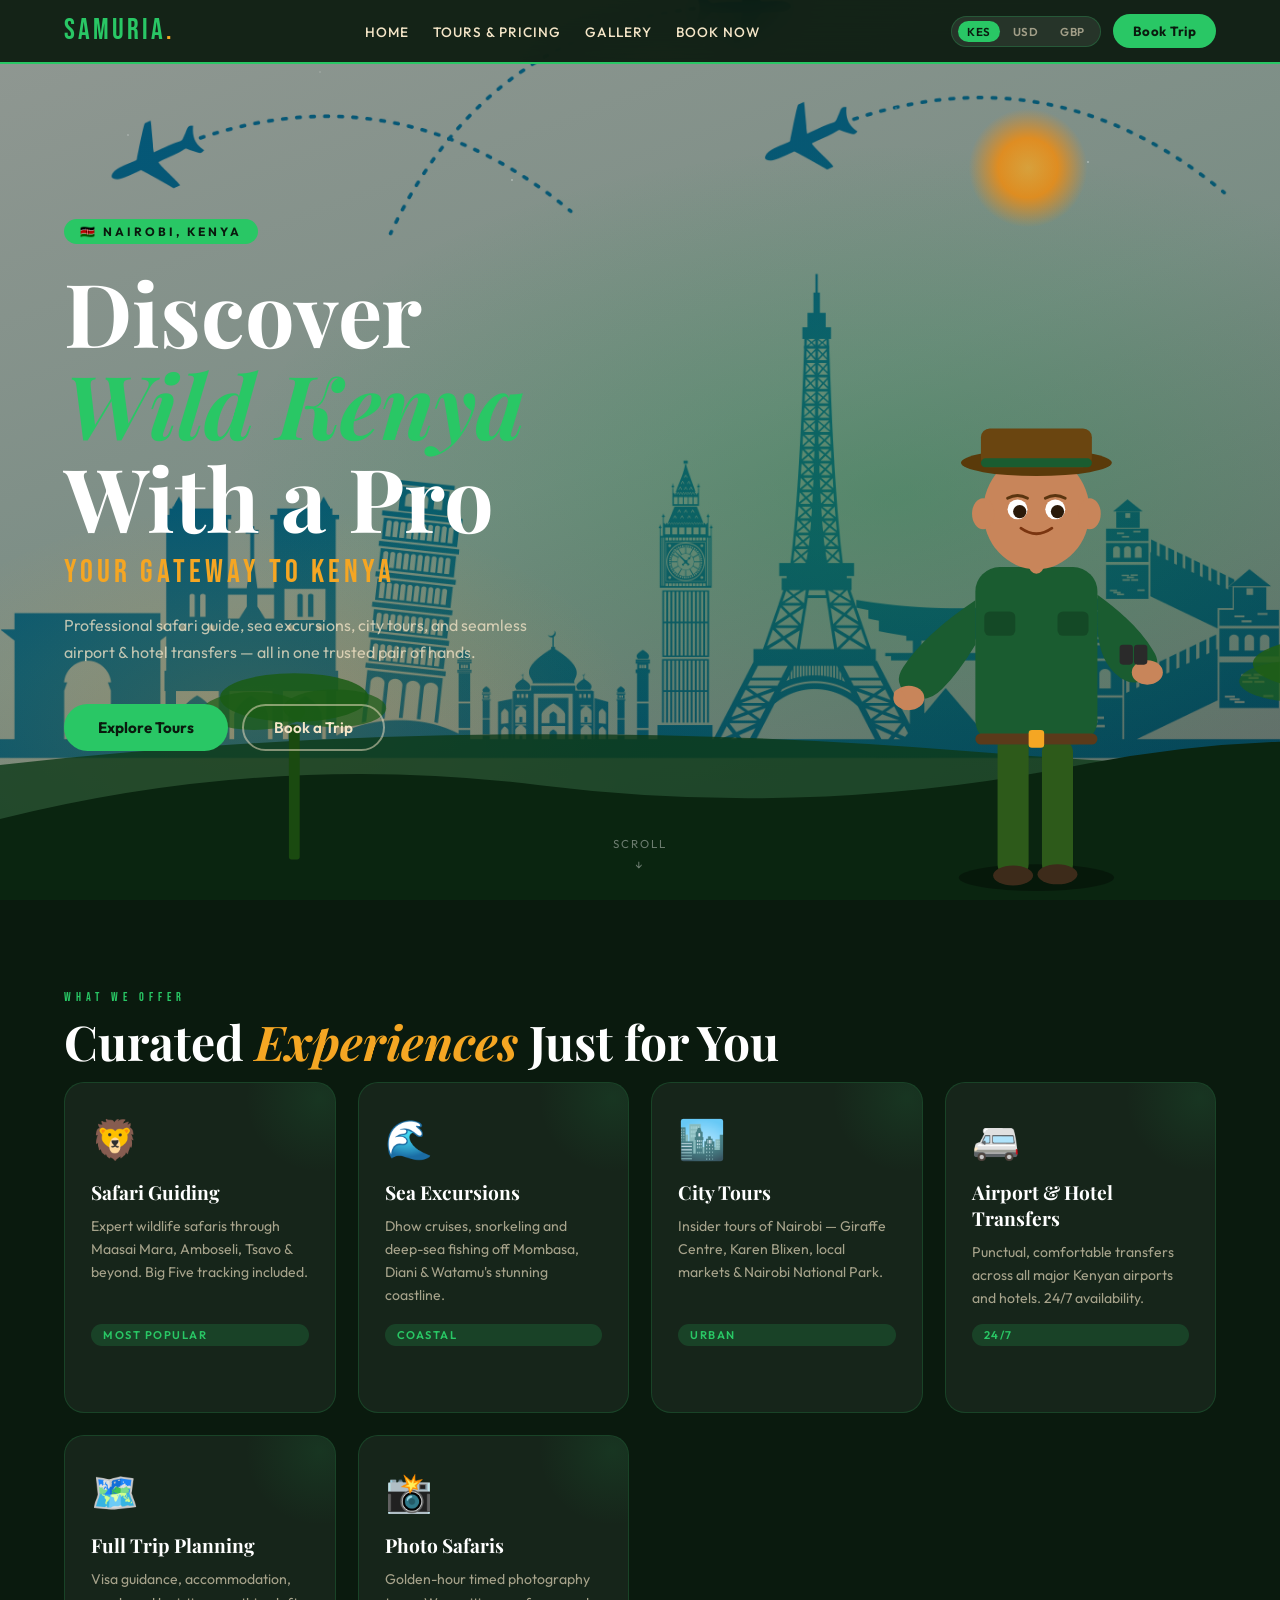
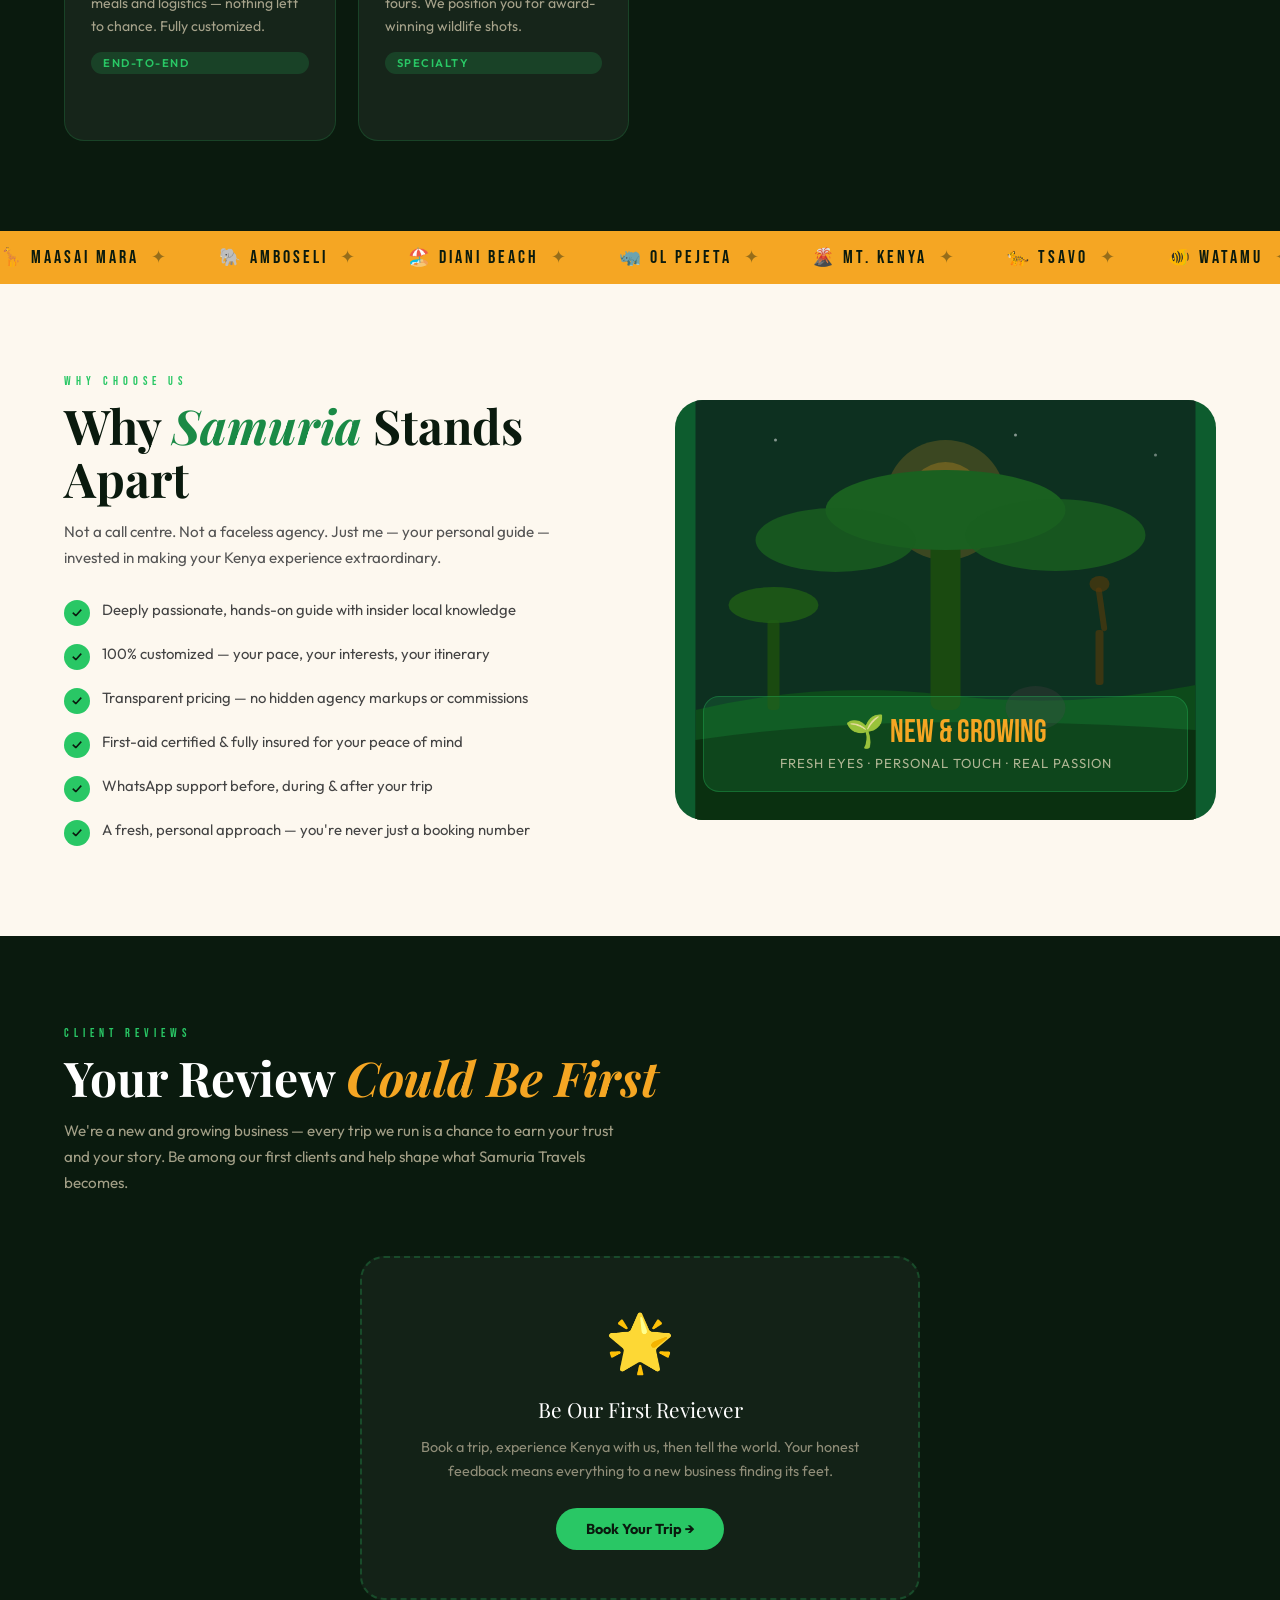
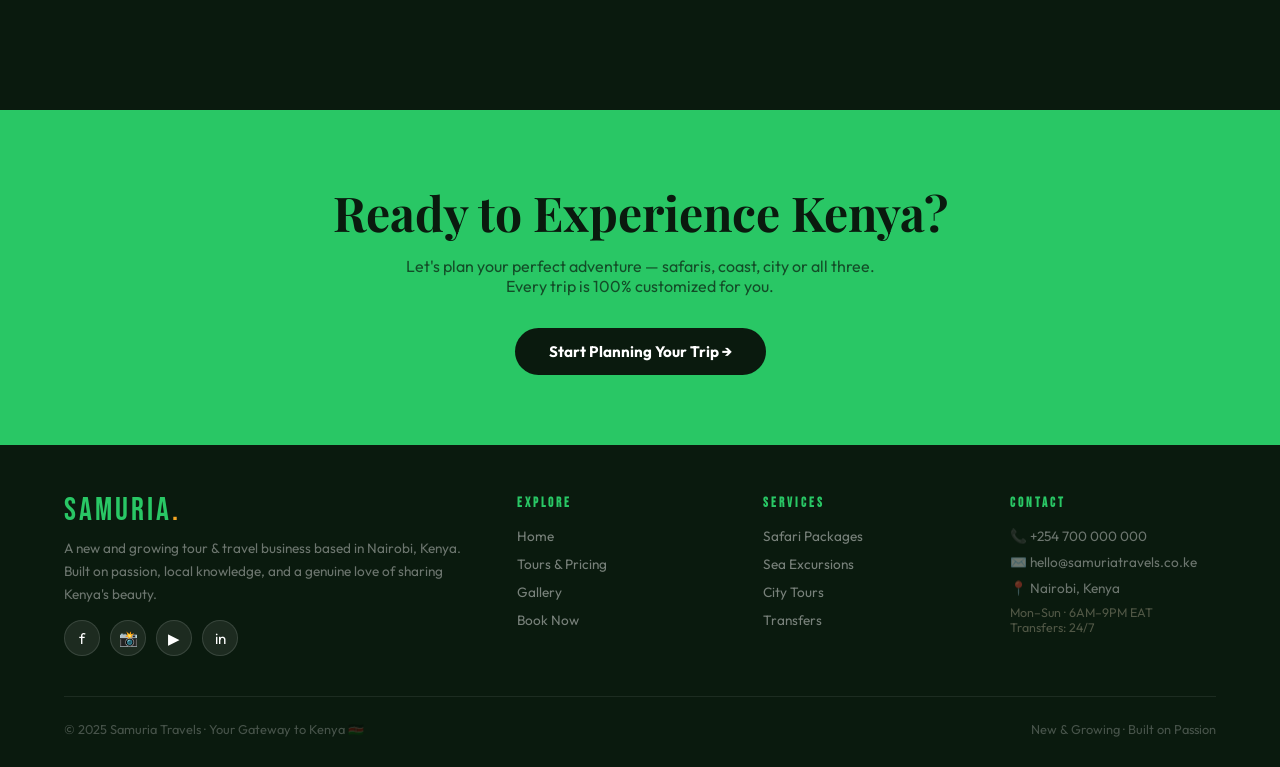
==== index.html @ 61b1df50 "first" ====
<!DOCTYPE html>
<html lang="en">
<head>
<meta charset="UTF-8">
<meta name="viewport" content="width=device-width, initial-scale=1.0">
<title>Samuria Travels – Your Gateway to Kenya</title>
<meta name="description" content="Professional safari guide, sea excursions, city tours and airport transfers in Kenya.">
<link rel="icon" href="assets/favicon.svg" type="image/svg+xml">
<link rel="stylesheet" href="assets/shared.css">
<style>
#hero { min-height:100vh; background:var(--dark); position:relative; display:flex; align-items:center; overflow:hidden; }
.hero-bg {
  position:absolute;
  inset:0;
  background-image:
    radial-gradient(ellipse 80% 60% at 70% 55%, rgba(26,138,70,.35) 0%, transparent 65%),
    radial-gradient(ellipse 50% 40% at 20% 80%, rgba(245,166,35,.18) 0%, transparent 60%),
    linear-gradient(160deg, rgba(10,26,14,.45) 0%, rgba(13,48,32,.55) 50%, rgba(8,21,16,.65) 100%),
    url('assets/bg.jpg');
  background-size: auto, auto, auto, cover;
  background-position: 0 0, 0 0, 0 0, center;
  background-repeat: no-repeat;
}
.hero-horizon { position:absolute; bottom:0; left:0; right:0; height:45%; pointer-events:none; }
.stars { position:absolute; inset:0; background-image: radial-gradient(1px 1px at 10% 15%, rgba(255,255,255,.6) 0, transparent 100%), radial-gradient(1px 1px at 25% 8%, rgba(255,255,255,.4) 0, transparent 100%), radial-gradient(1.5px 1.5px at 40% 20%, rgba(255,255,255,.5) 0, transparent 100%), radial-gradient(1px 1px at 55% 5%, rgba(255,255,255,.6) 0, transparent 100%), radial-gradient(1px 1px at 70% 12%, rgba(255,255,255,.4) 0, transparent 100%), radial-gradient(1.5px 1.5px at 85% 18%, rgba(255,255,255,.5) 0, transparent 100%); pointer-events:none; }
.sun-glow { position:absolute; top:12%; right:15%; width:120px; height:120px; background:radial-gradient(circle, var(--gold) 0%, var(--amber) 35%, transparent 70%); border-radius:50%; opacity:.75; animation:pulse 4s ease-in-out infinite; }
@keyframes pulse { 0%,100%{transform:scale(1);opacity:.75;} 50%{transform:scale(1.08);opacity:.9;} }
.hero-content { position:relative; z-index:2; padding:130px 5% 60px; max-width:700px; }
.hero-eyebrow { display:inline-block; background:var(--green-bright); color:var(--dark); font-size:.75rem; font-weight:700; letter-spacing:3px; text-transform:uppercase; padding:5px 16px; border-radius:20px; margin-bottom:22px; animation:fadeUp .8s ease both .2s; }
.hero-title { font-family:'Playfair Display',serif; font-size:clamp(3rem,7vw,5.5rem); line-height:1.05; color:var(--white); margin-bottom:10px; animation:fadeUp .8s ease both .4s; }
.hero-title em { color:var(--green-bright); font-style:italic; }
.hero-tagline { font-family:'Bebas Neue',sans-serif; font-size:clamp(1.4rem,3vw,2rem); letter-spacing:4px; color:var(--gold); margin-bottom:20px; animation:fadeUp .8s ease both .55s; }
.hero-sub { color:rgba(245,230,200,.75); font-size:1rem; line-height:1.7; max-width:500px; margin-bottom:38px; animation:fadeUp .8s ease both .7s; }
.hero-btns { display:flex; gap:14px; flex-wrap:wrap; animation:fadeUp .8s ease both .85s; }
.guide-figure { position:absolute; bottom:0; right:6%; width:clamp(230px,26vw,390px); z-index:3; animation:fadeUp 1.2s ease both .6s; }
.scroll-cue { position:absolute; bottom:28px; left:50%; transform:translateX(-50%); display:flex; flex-direction:column; align-items:center; gap:6px; color:rgba(255,255,255,.4); font-size:.72rem; letter-spacing:2px; text-transform:uppercase; z-index:5; animation:bounce 2s ease-in-out infinite; }
@keyframes bounce { 0%,100%{transform:translateX(-50%) translateY(0);} 50%{transform:translateX(-50%) translateY(8px);} }

.stats-bar { background:var(--green-deep); display:flex; justify-content:center; flex-wrap:wrap; }
.stat-item { flex:1; min-width:160px; padding:28px 20px; text-align:center; border-right:1px solid rgba(255,255,255,.08); }
.stat-item:last-child { border-right:none; }
.stat-num { font-family:'Bebas Neue',sans-serif; font-size:2.8rem; color:var(--gold); line-height:1; }
.stat-label { font-size:.8rem; color:rgba(245,230,200,.6); letter-spacing:1px; text-transform:uppercase; margin-top:4px; }

#services { background:#0a1a0e; padding:90px 5%; }
.services-grid { display:grid; grid-template-columns:repeat(auto-fit,minmax(240px,1fr)); gap:22px; }
.service-card { background:rgba(255,255,255,.05); border:1px solid rgba(41,199,101,.18); border-radius:var(--radius); padding:32px 26px; transition:transform .3s,background .3s,border-color .3s,box-shadow .3s; position:relative; overflow:hidden; text-decoration:none; display:flex; flex-direction:column; cursor:pointer; }
.service-card::before { content:''; position:absolute; top:-60px; right:-60px; width:150px; height:150px; background:radial-gradient(circle,rgba(41,199,101,.1) 0%,transparent 70%); border-radius:50%; transition:transform .4s; }
.service-card:hover { transform:translateY(-10px); background:rgba(255,255,255,.09); border-color:var(--green-bright); box-shadow:0 20px 40px rgba(0,0,0,.4),0 0 0 1px rgba(41,199,101,.3); }
.service-card:hover::before { transform:scale(1.6); }
.service-card:hover .service-link { opacity:1; transform:translateX(0); }
.service-icon { font-size:2.4rem; margin-bottom:16px; display:block; transition:transform .3s; }
.service-card:hover .service-icon { transform:scale(1.15); }
.service-name { font-family:'Playfair Display',serif; font-size:1.2rem; font-weight:700; color:var(--white); margin-bottom:10px; }
.service-desc { color:rgba(245,230,200,.65); font-size:.88rem; line-height:1.65; flex:1; }
.service-tag { display:inline-block; margin-top:14px; background:rgba(41,199,101,.18); color:var(--green-bright); font-size:.7rem; font-weight:600; letter-spacing:1.5px; text-transform:uppercase; padding:4px 12px; border-radius:20px; }
.service-link { display:inline-flex; align-items:center; gap:6px; margin-top:18px; color:var(--green-bright); font-size:.82rem; font-weight:700; letter-spacing:.5px; text-transform:uppercase; opacity:0; transform:translateX(-8px); transition:opacity .3s,transform .3s; }
.service-link::after { content:'→'; transition:transform .2s; }
.service-card:hover .service-link::after { transform:translateX(4px); }

#why { background:var(--cream); padding:90px 5%; }
.why-inner { display:grid; grid-template-columns:1fr 1fr; gap:70px; align-items:center; }
@media(max-width:820px){ .why-inner{ grid-template-columns:1fr; } }
.why-bullets { list-style:none; display:flex; flex-direction:column; gap:16px; margin-top:28px; }
.why-bullets li { display:flex; align-items:flex-start; gap:12px; font-size:.93rem; color:#444; line-height:1.55; }
.bullet-icon { flex-shrink:0; width:26px; height:26px; border-radius:50%; background:var(--green-bright); color:var(--dark); font-weight:700; display:flex; align-items:center; justify-content:center; font-size:.75rem; margin-top:2px; }
.why-visual { background:var(--green-deep); border-radius:28px; min-height:420px; position:relative; overflow:hidden; display:flex; align-items:flex-end; justify-content:center; }

#testimonials { background:#0a1a0e; padding:90px 5%; }
.testi-grid { display:grid; grid-template-columns:repeat(auto-fit,minmax(280px,1fr)); gap:24px; }
.testi-card { background:rgba(255,255,255,.05); border:1px solid rgba(41,199,101,.15); border-radius:var(--radius); padding:28px; transition:transform .3s; }
.testi-card:hover { transform:translateY(-6px); }
.testi-stars { color:var(--gold); font-size:1rem; margin-bottom:14px; letter-spacing:2px; }
.testi-text { color:rgba(245,230,200,.75); font-size:.9rem; line-height:1.7; font-style:italic; margin-bottom:18px; }
.testi-author { display:flex; align-items:center; gap:12px; }
.testi-avatar { width:42px; height:42px; border-radius:50%; display:flex; align-items:center; justify-content:center; font-size:1.3rem; font-weight:700; flex-shrink:0; }
.testi-name { font-weight:700; font-size:.9rem; color:var(--white); }
.testi-origin { font-size:.78rem; color:rgba(245,230,200,.45); }

.cta-banner { background:var(--green-bright); padding:70px 5%; text-align:center; }
.cta-banner h2 { font-family:'Playfair Display',serif; font-size:clamp(2rem,4vw,3rem); color:var(--dark); margin-bottom:12px; }
.cta-banner p { color:rgba(10,26,14,.7); font-size:1rem; max-width:500px; margin:0 auto 32px; }
.cta-banner .btn-dark { background:var(--dark); color:var(--white); border:none; padding:14px 34px; border-radius:40px; font-family:'Outfit',sans-serif; font-weight:700; font-size:.95rem; cursor:pointer; text-decoration:none; display:inline-block; transition:background .2s,transform .2s; }
.cta-banner .btn-dark:hover { background:var(--green-deep); transform:translateY(-3px); }
</style>
</head>
<body>

<nav>
  <a href="index.html" class="nav-logo">SAMURIA<span>.</span></a>
  <ul class="nav-links">
    <li><a href="index.html">Home</a></li>
    <li><a href="tours.html">Tours & Pricing</a></li>
    <li><a href="gallery.html">Gallery</a></li>
    <li><a href="booking.html">Book Now</a></li>
  </ul>
  <div class="nav-right">
    <div class="currency-toggle">
      <button class="cur-btn active" data-cur="KES">KES</button>
      <button class="cur-btn" data-cur="USD">USD</button>
      <button class="cur-btn" data-cur="GBP">GBP</button>
    </div>
    <a href="booking.html" class="nav-cta">Book Trip</a>
  </div>
  <button class="hamburger" id="hamburger" aria-label="Open menu"><span></span><span></span><span></span></button>
</nav>
<div class="mobile-menu" id="mobileMenu">
  <a href="index.html">Home</a>
  <a href="tours.html">Tours & Pricing</a>
  <a href="gallery.html">Gallery</a>
  <a href="booking.html">Book Now</a>
  <a href="booking.html" class="mob-cta">Book a Trip</a>
</div>

<section id="hero">
  <div class="hero-bg"></div>
  <div class="stars"></div>
  <div class="sun-glow"></div>
  <svg class="hero-horizon" viewBox="0 0 1440 300" preserveAspectRatio="none" xmlns="http://www.w3.org/2000/svg">
    <path d="M0 200 Q360 160 720 190 Q1080 220 1440 180 L1440 300 L0 300 Z" fill="#0d3a18" opacity=".8"/>
    <path d="M0 240 Q200 190 400 215 Q600 240 800 200 Q1000 160 1200 210 Q1350 235 1440 220 L1440 300 L0 300 Z" fill="#0a2510"/>
    <g transform="translate(200,90)"><rect x="14" y="80" width="8" height="100" fill="#1a4a10" rx="2"/><ellipse cx="18" cy="60" rx="55" ry="18" fill="#1a5c14" opacity=".85"/><ellipse cx="-12" cy="70" rx="38" ry="14" fill="#1a5c14" opacity=".7"/><ellipse cx="48" cy="68" rx="38" ry="14" fill="#1a5c14" opacity=".7"/></g>
    <g transform="translate(980,70)"><rect x="10" y="80" width="7" height="110" fill="#1a4a10" rx="2"/><ellipse cx="13" cy="55" rx="65" ry="20" fill="#205e16" opacity=".85"/><ellipse cx="-20" cy="68" rx="42" ry="15" fill="#205e16" opacity=".65"/><ellipse cx="48" cy="65" rx="44" ry="16" fill="#205e16" opacity=".65"/></g>
  </svg>
  <svg class="guide-figure" viewBox="0 0 300 520" xmlns="http://www.w3.org/2000/svg">
    <ellipse cx="150" cy="500" rx="70" ry="12" fill="rgba(0,0,0,.35)"/>
    <rect x="115" y="370" width="28" height="130" rx="12" fill="#2d5a1a"/><rect x="155" y="375" width="28" height="125" rx="12" fill="#2d5a1a"/>
    <ellipse cx="129" cy="498" rx="18" ry="9" fill="#3d2b1a"/><ellipse cx="169" cy="497" rx="18" ry="9" fill="#3d2b1a"/>
    <rect x="95" y="220" width="110" height="160" rx="22" fill="#1a5c30"/>
    <rect x="103" y="260" width="28" height="22" rx="5" fill="rgba(0,0,0,.2)"/><rect x="169" y="260" width="28" height="22" rx="5" fill="rgba(0,0,0,.2)"/>
    <rect x="95" y="370" width="110" height="10" rx="5" fill="#5a3a1a"/><rect x="143" y="367" width="14" height="16" rx="3" fill="#f5a623"/>
    <path d="M95 250 Q50 280 30 310 Q20 325 35 335 Q50 345 65 330 Q80 315 95 290 Z" fill="#1a5c30"/>
    <ellipse cx="35" cy="338" rx="14" ry="11" fill="#c8855a"/>
    <rect x="20" y="333" width="8" height="20" rx="4" fill="#c8855a" transform="rotate(-30 20 333)"/>
    <path d="M205 245 Q240 270 255 295 Q265 310 250 320 Q235 330 220 315 Q205 300 205 270 Z" fill="#1a5c30"/>
    <ellipse cx="250" cy="315" rx="14" ry="11" fill="#c8855a"/>
    <rect x="225" y="290" width="12" height="18" rx="3" fill="#2a2a2a"/><rect x="238" y="290" width="12" height="18" rx="3" fill="#2a2a2a"/>
    <rect x="143" y="200" width="14" height="26" rx="8" fill="#c8855a"/>
    <ellipse cx="150" cy="170" rx="48" ry="52" fill="#c8855a"/>
    <ellipse cx="150" cy="126" rx="68" ry="12" fill="#5a3a0a"/><rect x="100" y="95" width="100" height="35" rx="8" fill="#6a4510"/><rect x="100" y="122" width="100" height="8" rx="4" fill="#1a5c30"/>
    <ellipse cx="133" cy="168" rx="9" ry="9" fill="white"/><ellipse cx="167" cy="168" rx="9" ry="9" fill="white"/>
    <ellipse cx="135" cy="170" rx="6" ry="6" fill="#2a1a0a"/><ellipse cx="169" cy="170" rx="6" ry="6" fill="#2a1a0a"/>
    <path d="M124 158 Q133 153 142 158" stroke="#5a3510" stroke-width="2.5" fill="none" stroke-linecap="round"/>
    <path d="M158 158 Q167 153 176 158" stroke="#5a3510" stroke-width="2.5" fill="none" stroke-linecap="round"/>
    <path d="M136 185 Q150 195 164 185" stroke="#7a3510" stroke-width="2.5" fill="none" stroke-linecap="round"/>
    <ellipse cx="102" cy="172" rx="10" ry="14" fill="#c8855a"/><ellipse cx="198" cy="172" rx="10" ry="14" fill="#c8855a"/>
  </svg>
  <div class="hero-content">
    <div class="hero-eyebrow">🇰🇪 Nairobi, Kenya</div>
    <h1 class="hero-title">Discover<br><em>Wild Kenya</em><br>With a Pro</h1>
    <div class="hero-tagline">Your Gateway to Kenya</div>
    <p class="hero-sub">Professional safari guide, sea excursions, city tours, and seamless airport & hotel transfers — all in one trusted pair of hands.</p>
    <div class="hero-btns">
      <a href="tours.html" class="btn-primary">Explore Tours</a>
      <a href="booking.html" class="btn-outline">Book a Trip</a>
    </div>
  </div>
  <div class="scroll-cue"><span>Scroll</span><span>↓</span></div>
</section>



<section id="services">
  <div class="section-label">What We Offer</div>
  <h2 class="section-title">Curated <span>Experiences</span> Just for You</h2>
  <div class="services-grid">
    <a href="tours.html#safari" class="service-card reveal"><span class="service-icon">🦁</span><div class="service-name">Safari Guiding</div><div class="service-desc">Expert wildlife safaris through Maasai Mara, Amboseli, Tsavo & beyond. Big Five tracking included.</div><span class="service-tag">Most Popular</span><span class="service-link">View Safari Packages</span></a>
    <a href="tours.html#sea" class="service-card reveal"><span class="service-icon">🌊</span><div class="service-name">Sea Excursions</div><div class="service-desc">Dhow cruises, snorkeling and deep-sea fishing off Mombasa, Diani & Watamu's stunning coastline.</div><span class="service-tag">Coastal</span><span class="service-link">View Sea Packages</span></a>
    <a href="tours.html#city" class="service-card reveal"><span class="service-icon">🏙️</span><div class="service-name">City Tours</div><div class="service-desc">Insider tours of Nairobi — Giraffe Centre, Karen Blixen, local markets & Nairobi National Park.</div><span class="service-tag">Urban</span><span class="service-link">View City Tours</span></a>
    <a href="tours.html#transfer" class="service-card reveal"><span class="service-icon">🚐</span><div class="service-name">Airport & Hotel Transfers</div><div class="service-desc">Punctual, comfortable transfers across all major Kenyan airports and hotels. 24/7 availability.</div><span class="service-tag">24/7</span><span class="service-link">View Transfer Rates</span></a>
    <a href="tours.html#custom" class="service-card reveal"><span class="service-icon">🗺️</span><div class="service-name">Full Trip Planning</div><div class="service-desc">Visa guidance, accommodation, meals and logistics — nothing left to chance. Fully customized.</div><span class="service-tag">End-to-End</span><span class="service-link">Plan My Trip</span></a>
    <a href="tours.html#photo" class="service-card reveal"><span class="service-icon">📸</span><div class="service-name">Photo Safaris</div><div class="service-desc">Golden-hour timed photography tours. We position you for award-winning wildlife shots.</div><span class="service-tag">Specialty</span><span class="service-link">View Photo Packages</span></a>
  </div>
</section>

<div class="marquee-section">
  <div class="marquee-track">
    <span class="marquee-item">🦒 Maasai Mara</span><span class="marquee-item">🐘 Amboseli</span><span class="marquee-item">🏖️ Diani Beach</span><span class="marquee-item">🦏 Ol Pejeta</span><span class="marquee-item">🌋 Mt. Kenya</span><span class="marquee-item">🐆 Tsavo</span><span class="marquee-item">🐠 Watamu</span><span class="marquee-item">🦩 Lake Nakuru</span><span class="marquee-item">🏙️ Nairobi</span><span class="marquee-item">⚓ Mombasa</span>
    <span class="marquee-item">🦒 Maasai Mara</span><span class="marquee-item">🐘 Amboseli</span><span class="marquee-item">🏖️ Diani Beach</span><span class="marquee-item">🦏 Ol Pejeta</span><span class="marquee-item">🌋 Mt. Kenya</span><span class="marquee-item">🐆 Tsavo</span><span class="marquee-item">🐠 Watamu</span><span class="marquee-item">🦩 Lake Nakuru</span><span class="marquee-item">🏙️ Nairobi</span><span class="marquee-item">⚓ Mombasa</span>
  </div>
</div>

<section id="why">
  <div class="why-inner">
    <div>
      <div class="section-label">Why Choose Us</div>
      <h2 class="section-title dark">Why <span>Samuria</span> Stands Apart</h2>
      <p style="color:#555;font-size:.95rem;line-height:1.7;">Not a call centre. Not a faceless agency. Just me — your personal guide — invested in making your Kenya experience extraordinary.</p>
      <ul class="why-bullets">
        <li><span class="bullet-icon">✓</span>Deeply passionate, hands-on guide with insider local knowledge</li>
        <li><span class="bullet-icon">✓</span>100% customized — your pace, your interests, your itinerary</li>
        <li><span class="bullet-icon">✓</span>Transparent pricing — no hidden agency markups or commissions</li>
        <li><span class="bullet-icon">✓</span>First-aid certified & fully insured for your peace of mind</li>
        <li><span class="bullet-icon">✓</span>WhatsApp support before, during & after your trip</li>
        <li><span class="bullet-icon">✓</span>A fresh, personal approach — you're never just a booking number</li>
      </ul>
    </div>
    <div class="why-visual">
      <svg viewBox="0 0 500 420" width="100%" xmlns="http://www.w3.org/2000/svg" style="position:absolute;inset:0;width:100%;height:100%;">
        <rect width="500" height="420" fill="#0d3020"/>
        <ellipse cx="250" cy="100" rx="60" ry="60" fill="#f5a623" opacity=".2"/>
        <ellipse cx="250" cy="100" rx="38" ry="38" fill="#f5a623" opacity=".25"/>
        <path d="M0 310 Q125 280 250 295 Q375 310 500 285 L500 420 L0 420 Z" fill="#0d4a1a"/>
        <path d="M0 340 Q200 310 500 330 L500 420 L0 420 Z" fill="#0a3010"/>
        <rect x="235" y="140" width="30" height="170" rx="8" fill="#1a4a10"/>
        <ellipse cx="250" cy="110" rx="120" ry="40" fill="#1a6020"/>
        <ellipse cx="140" cy="140" rx="80" ry="32" fill="#1a6020" opacity=".8"/>
        <ellipse cx="360" cy="135" rx="90" ry="36" fill="#1a6020" opacity=".8"/>
        <rect x="72" y="220" width="12" height="90" rx="4" fill="#1a4a10"/>
        <ellipse cx="78" cy="205" rx="45" ry="18" fill="#205e16" opacity=".8"/>
        <rect x="400" y="230" width="8" height="55" rx="3" fill="#5a3a0a" opacity=".6"/>
        <rect x="400" y="188" width="6" height="44" rx="3" fill="#5a3a0a" opacity=".6" transform="rotate(-8 400 188)"/>
        <ellipse cx="404" cy="184" rx="10" ry="8" fill="#5a3a0a" opacity=".6"/>
        <ellipse cx="340" cy="308" rx="30" ry="22" fill="#3a3a3a" opacity=".4"/>
        <circle cx="80" cy="40" r="1.5" fill="white" opacity=".5"/><circle cx="320" cy="35" r="1.5" fill="white" opacity=".5"/><circle cx="460" cy="55" r="1.5" fill="white" opacity=".4"/>
      </svg>
      <div style="position:relative;z-index:2;padding:28px;text-align:center;width:100%;">
        <div style="background:rgba(41,199,101,.15);border:1.5px solid rgba(41,199,101,.3);border-radius:16px;padding:20px 24px;">
          <div style="font-family:'Bebas Neue',sans-serif;font-size:2rem;color:var(--gold);line-height:1;">🌱 New & Growing</div>
          <div style="color:rgba(245,230,200,.7);font-size:.82rem;letter-spacing:1px;text-transform:uppercase;margin-top:6px;">Fresh Eyes · Personal Touch · Real Passion</div>
        </div>
      </div>
    </div>
  </div>
</section>

<section id="testimonials">
  <div class="section-label">Client Reviews</div>
  <h2 class="section-title">Your Review <span>Could Be First</span></h2>
  <p class="section-sub" style="margin-bottom:40px;">We're a new and growing business — every trip we run is a chance to earn your trust and your story. Be among our first clients and help shape what Samuria Travels becomes.</p>
  <div style="display:flex;flex-direction:column;align-items:center;gap:28px;padding:20px 0;">
    <div style="background:rgba(255,255,255,.04);border:2px dashed rgba(41,199,101,.25);border-radius:24px;padding:48px 40px;text-align:center;max-width:560px;width:100%;">
      <div style="font-size:3.5rem;margin-bottom:18px;">🌟</div>
      <div style="font-family:'Playfair Display',serif;font-size:1.3rem;color:var(--white);margin-bottom:12px;">Be Our First Reviewer</div>
      <div style="color:rgba(245,230,200,.55);font-size:.9rem;line-height:1.7;margin-bottom:24px;">Book a trip, experience Kenya with us, then tell the world. Your honest feedback means everything to a new business finding its feet.</div>
      <a href="booking.html" style="background:var(--green-bright);color:var(--dark);border:none;padding:12px 30px;border-radius:30px;font-family:'Outfit',sans-serif;font-weight:700;font-size:.9rem;text-decoration:none;display:inline-block;transition:background .2s;" onmouseover="this.style.background='var(--gold)'" onmouseout="this.style.background='var(--green-bright)'">Book Your Trip →</a>
    </div>
  </div>
</section>

<div class="cta-banner">
  <h2>Ready to Experience Kenya?</h2>
  <p>Let's plan your perfect adventure — safaris, coast, city or all three. Every trip is 100% customized for you.</p>
  <a href="booking.html" class="btn-dark">Start Planning Your Trip →</a>
</div>

<footer class="site-footer">
  <div class="footer-grid">
    <div class="footer-brand">
      <a href="index.html" class="nav-logo">SAMURIA<span>.</span></a>
      <p>A new and growing tour & travel business based in Nairobi, Kenya. Built on passion, local knowledge, and a genuine love of sharing Kenya's beauty.</p>
      <div class="social-row">
        <a href="#" class="soc-btn">f</a><a href="#" class="soc-btn">📸</a><a href="#" class="soc-btn">▶</a><a href="#" class="soc-btn">in</a>
      </div>
    </div>
    <div class="footer-col"><h4>Explore</h4><a href="index.html">Home</a><a href="tours.html">Tours & Pricing</a><a href="gallery.html">Gallery</a><a href="booking.html">Book Now</a></div>
    <div class="footer-col"><h4>Services</h4><a href="tours.html">Safari Packages</a><a href="tours.html">Sea Excursions</a><a href="tours.html">City Tours</a><a href="tours.html">Transfers</a></div>
    <div class="footer-col"><h4>Contact</h4><p>📞 +254 700 000 000</p><p>✉️ hello@samuriatravels.co.ke</p><p>📍 Nairobi, Kenya</p><p style="margin-top:8px;color:rgba(245,230,200,.3);font-size:.78rem;">Mon–Sun · 6AM–9PM EAT<br>Transfers: 24/7</p></div>
  </div>
  <div class="footer-bottom">
    <p>© 2025 Samuria Travels · Your Gateway to Kenya 🇰🇪</p>
    <p>New & Growing · Built on Passion</p>
  </div>
</footer>

<a href="https://wa.me/254700000000?tex
---- assets/shared.css ----
/* ── SAMURIA TRAVELS – SHARED STYLES ── */
@import url('https://fonts.googleapis.com/css2?family=Playfair+Display:ital,wght@0,700;0,900;1,700&family=Outfit:wght@300;400;500;600;700&family=Bebas+Neue&display=swap');

:root {
  --green-deep:   #0d5c2e;
  --green-mid:    #1a8a46;
  --green-bright: #29c765;
  --gold:         #f5a623;
  --amber:        #ff8c00;
  --sky:          #00b4d8;
  --earth:        #c1440e;
  --sand:         #f5e6c8;
  --cream:        #fdf8ef;
  --dark:         #0a1a0e;
  --white:        #ffffff;
  --radius:       20px;
}

*, *::before, *::after { box-sizing: border-box; margin: 0; padding: 0; }
html { scroll-behavior: smooth; }
body {
  font-family: 'Outfit', sans-serif;
  background: var(--cream);
  color: var(--dark);
  overflow-x: hidden;
}

/* ── NAV ── */
nav {
  position: fixed; top: 0; left: 0; right: 0; z-index: 999;
  display: flex; align-items: center; justify-content: space-between;
  padding: 14px 5%;
  background: rgba(10,26,14,0.92);
  backdrop-filter: blur(16px);
  border-bottom: 2px solid var(--green-bright);
  transition: padding .3s;
}
.nav-logo {
  font-family: 'Bebas Neue', sans-serif;
  font-size: 1.8rem; letter-spacing: 3px;
  color: var(--green-bright); text-decoration: none; line-height: 1;
  flex-shrink: 0;
}
.nav-logo span { color: var(--gold); }
.nav-links { display: flex; gap: 24px; list-style: none; }
.nav-links a {
  color: var(--sand); font-size: .85rem; font-weight: 500;
  text-decoration: none; letter-spacing: 1px; text-transform: uppercase;
  transition: color .25s; white-space: nowrap;
}
.nav-links a:hover, .nav-links a.active { color: var(--green-bright); }
.nav-right { display: flex; align-items: center; gap: 12px; }

/* Currency toggle */
.currency-toggle {
  display: flex; align-items: center; gap: 4px;
  background: rgba(255,255,255,.08);
  border: 1px solid rgba(41,199,101,.25);
  border-radius: 30px; padding: 4px 6px;
}
.cur-btn {
  background: none; border: none; color: rgba(245,230,200,.6);
  font-family: 'Outfit', sans-serif; font-size: .72rem; font-weight: 600;
  padding: 3px 9px; border-radius: 20px; cursor: pointer;
  transition: background .2s, color .2s; letter-spacing: .5px;
}
.cur-btn.active { background: var(--green-bright); color: var(--dark); }

.nav-cta {
  background: var(--green-bright); color: var(--dark);
  border: none; padding: 9px 20px; border-radius: 30px;
  font-family: 'Outfit', sans-serif; font-weight: 700; font-size: .83rem;
  cursor: pointer; letter-spacing: .5px; transition: background .25s, transform .2s;
  text-decoration: none; white-space: nowrap;
}
.nav-cta:hover { background: var(--gold); transform: scale(1.04); }

/* Hamburger */
.hamburger {
  display: none; flex-direction: column; gap: 5px;
  background: none; border: none; cursor: pointer; padding: 4px;
}
.hamburger span {
  display: block; width: 24px; height: 2px;
  background: var(--sand); border-radius: 2px;
  transition: transform .3s, opacity .3s;
}
.hamburger.open span:nth-child(1) { transform: translateY(7px) rotate(45deg); }
.hamburger.open span:nth-child(2) { opacity: 0; }
.hamburger.open span:nth-child(3) { transform: translateY(-7px) rotate(-45deg); }

/* Mobile menu */
.mobile-menu {
  display: none;
  position: fixed; top: 64px; left: 0; right: 0;
  background: rgba(10,26,14,.97);
  backdrop-filter: blur(20px);
  border-bottom: 2px solid var(--green-bright);
  z-index: 998; padding: 20px 5% 28px;
  flex-direction: column; gap: 4px;
}
.mobile-menu.open { display: flex; }
.mobile-menu a {
  color: var(--sand); text-decoration: none; font-size: 1rem;
  font-weight: 500; letter-spacing: 1px; text-transform: uppercase;
  padding: 12px 0; border-bottom: 1px solid rgba(255,255,255,.07);
  transition: color .2s;
}
.mobile-menu a:hover { color: var(--green-bright); }
.mobile-menu .mob-cta {
  background: var(--green-bright); color: var(--dark);
  text-align: center; border-radius: 30px; padding: 13px;
  font-weight: 700; margin-top: 10px; border-bottom: none;
}

/* ── SECTION UTILITIES ── */
.section-label {
  font-family: 'Bebas Neue', sans-serif;
  letter-spacing: 5px; font-size: .78rem;
  color: var(--green-bright); text-transform: uppercase;
  margin-bottom: 10px;
}
.section-title {
  font-family: 'Playfair Display', serif;
  font-size: clamp(2rem, 4vw, 3rem);
  color: var(--white); line-height: 1.1;
  margin-bottom: 14px;
}
.section-title span { color: var(--gold); font-style: italic; }
.section-title.dark { color: var(--dark); }
.section-title.dark span { color: var(--green-mid); }
.section-sub {
  color: rgba(245,230,200,.65); font-size: .95rem; line-height: 1.7;
  max-width: 560px; margin-bottom: 44px;
}
.section-sub.dark { color: #555; }

/* ── BUTTONS ── */
.btn-primary {
  background: var(--green-bright); color: var(--dark);
  border: none; padding: 14px 34px; border-radius: 40px;
  font-family: 'Outfit', sans-serif; font-weight: 700; font-size: .95rem;
  cursor: pointer; transition: background .25s, transform .2s;
  text-decoration: none; display: inline-block;
}
.btn-primary:hover { background: var(--gold); transform: translateY(-3px); }
.btn-outline {
  border: 2px solid rgba(245,230,200,.5); color: var(--sand);
  background: transparent; padding: 12px 30px; border-radius: 40px;
  font-family: 'Outfit', sans-serif; font-weight: 600; font-size: .95rem;
  cursor: pointer; transition: border-color .25s, color .25s, transform .2s;
  text-decoration: none; display: inline-block;
}
.btn-outline:hover { border-color: var(--green-bright); color: var(--green-bright); transform: translateY(-3px); }
.btn-gold {
  background: var(--gold); color: var(--dark);
  border: none; padding: 14px 34px; border-radius: 40px;
  font-family: 'Outfit', sans-serif; font-weight: 700; font-size: .95rem;
  cursor: pointer; transition: background .25s, transform .2s;
  text-decoration: none; display: inline-block;
}
.btn-gold:hover { background: var(--amber); transform: translateY(-3px); }

/* ── FLOATING WHATSAPP ── */
.wa-float {
  position: fixed; bottom: 28px; right: 28px; z-index: 900;
  width: 58px; height: 58px; border-radius: 50%;
  background: #25d366;
  display: flex; align-items: center; justify-content: center;
  font-size: 1.7rem; box-shadow: 0 6px 24px rgba(37,211,102,.45);
  cursor: pointer; transition: transform .25s;
  text-decoration: none; color: var(--white);
}
.wa-float:hover { transform: scale(1.1) rotate(-8deg); }

/* ── FOOTER ── */
.site-footer {
  background: var(--dark);
  padding: 50px 5% 30px;
}
.footer-grid {
  display: grid; grid-template-columns: 2fr 1fr 1fr 1fr;
  gap: 40px; margin-bottom: 40px;
}
.footer-brand .nav-logo { font-size: 2rem; }
.footer-brand p { color: rgba(255,255,255,.4); font-size: .85rem; margin-top: 10px; line-height: 1.7; }
.footer-col h4 {
  font-family: 'Bebas Neue', sans-serif; letter-spacing: 3px;
  font-size: .8rem; color: var(--green-bright); text-transform: uppercase;
  margin-bottom: 16px;
}
.footer-col a {
  display: block; color: rgba(255,255,255,.45); font-size: .85rem;
  text-decoration: none; margin-bottom: 10px; transition: color .2s;
}
.footer-col a:hover { color: var(--green-bright); }
.footer-col p { color: rgba(255,255,255,.4); font-size: .85rem; margin-bottom: 8px; }
.social-row { display: flex; gap: 10px; margin-top: 14px; }
.soc-btn {
  width: 36px; height: 36px; border-radius: 50%;
  background: rgba(255,255,255,.08); border: 1px solid rgba(255,255,255,.12);
  display: flex; align-items: center; justify-content: center;
  font-size: .95rem; cursor: pointer; transition: background .2s;
  text-decoration: none; color: var(--white);
}
.soc-btn:hover { background: var(--green-bright); }
.footer-bottom {
  border-top: 1px solid rgba(255,255,255,.08);
  padding-top: 24px;
  display: flex; justify-content: space-between; align-items: center;
  flex-wrap: wrap; gap: 12px;
}
.footer-bottom p { color: rgba(255,255,255,.25); font-size: .8rem; }

/* ── DESTINATIONS MARQUEE ── */
.marquee-section {
  background: var(--gold); padding: 16px 0; overflow: hidden;
}
.marquee-track {
  display: flex; gap: 50px;
  animation: marquee 22s linear infinite;
  white-space: nowrap; width: max-content;
}
.marquee-item {
  font-family: 'Bebas Neue', sans-serif;
  font-size: 1.1rem; letter-spacing: 3px; color: var(--dark);
  display: flex; align-items: center; gap: 12px;
}
.marquee-item::after { content: '✦'; opacity: .4; }
@keyframes marquee {
  from { transform: translateX(0); }
  to { transform: translateX(-50%); }
}

/* ── ANIMATIONS ── */
@keyframes fadeUp {
  from { opacity: 0; transform: translateY(30px); }
  to   { opacity: 1; transform: translateY(0); }
}
@keyframes fadeIn {
  from { opacity: 0; } to { opacity: 1; }
}

/* ── RESPONSIVE ── */
@media (max-width: 900px) {
  .nav-links, .nav-right { display: none; }
  .hamburger { display: flex; }
  .footer-grid { grid-template-columns: 1fr 1fr; }
}
@media (max-width: 540px) {
  .footer-grid { grid-template-columns: 1fr; }
}
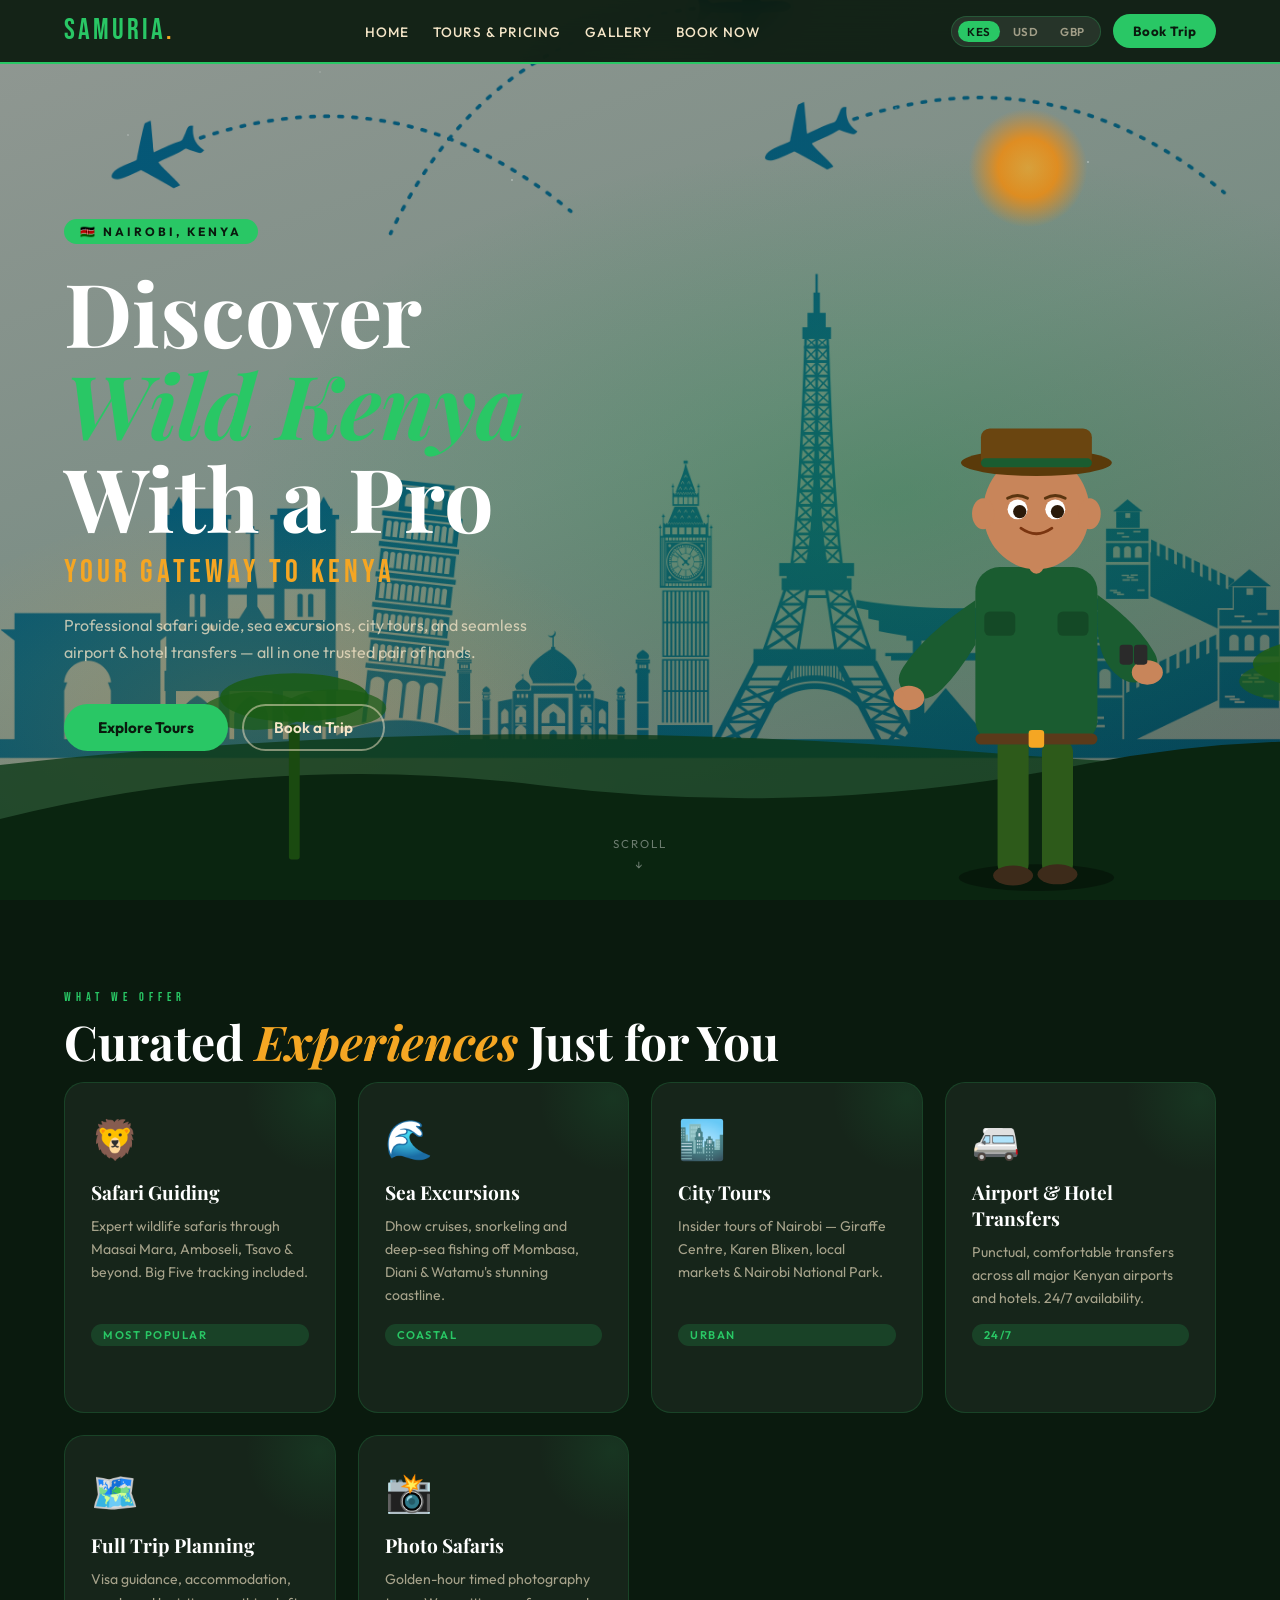
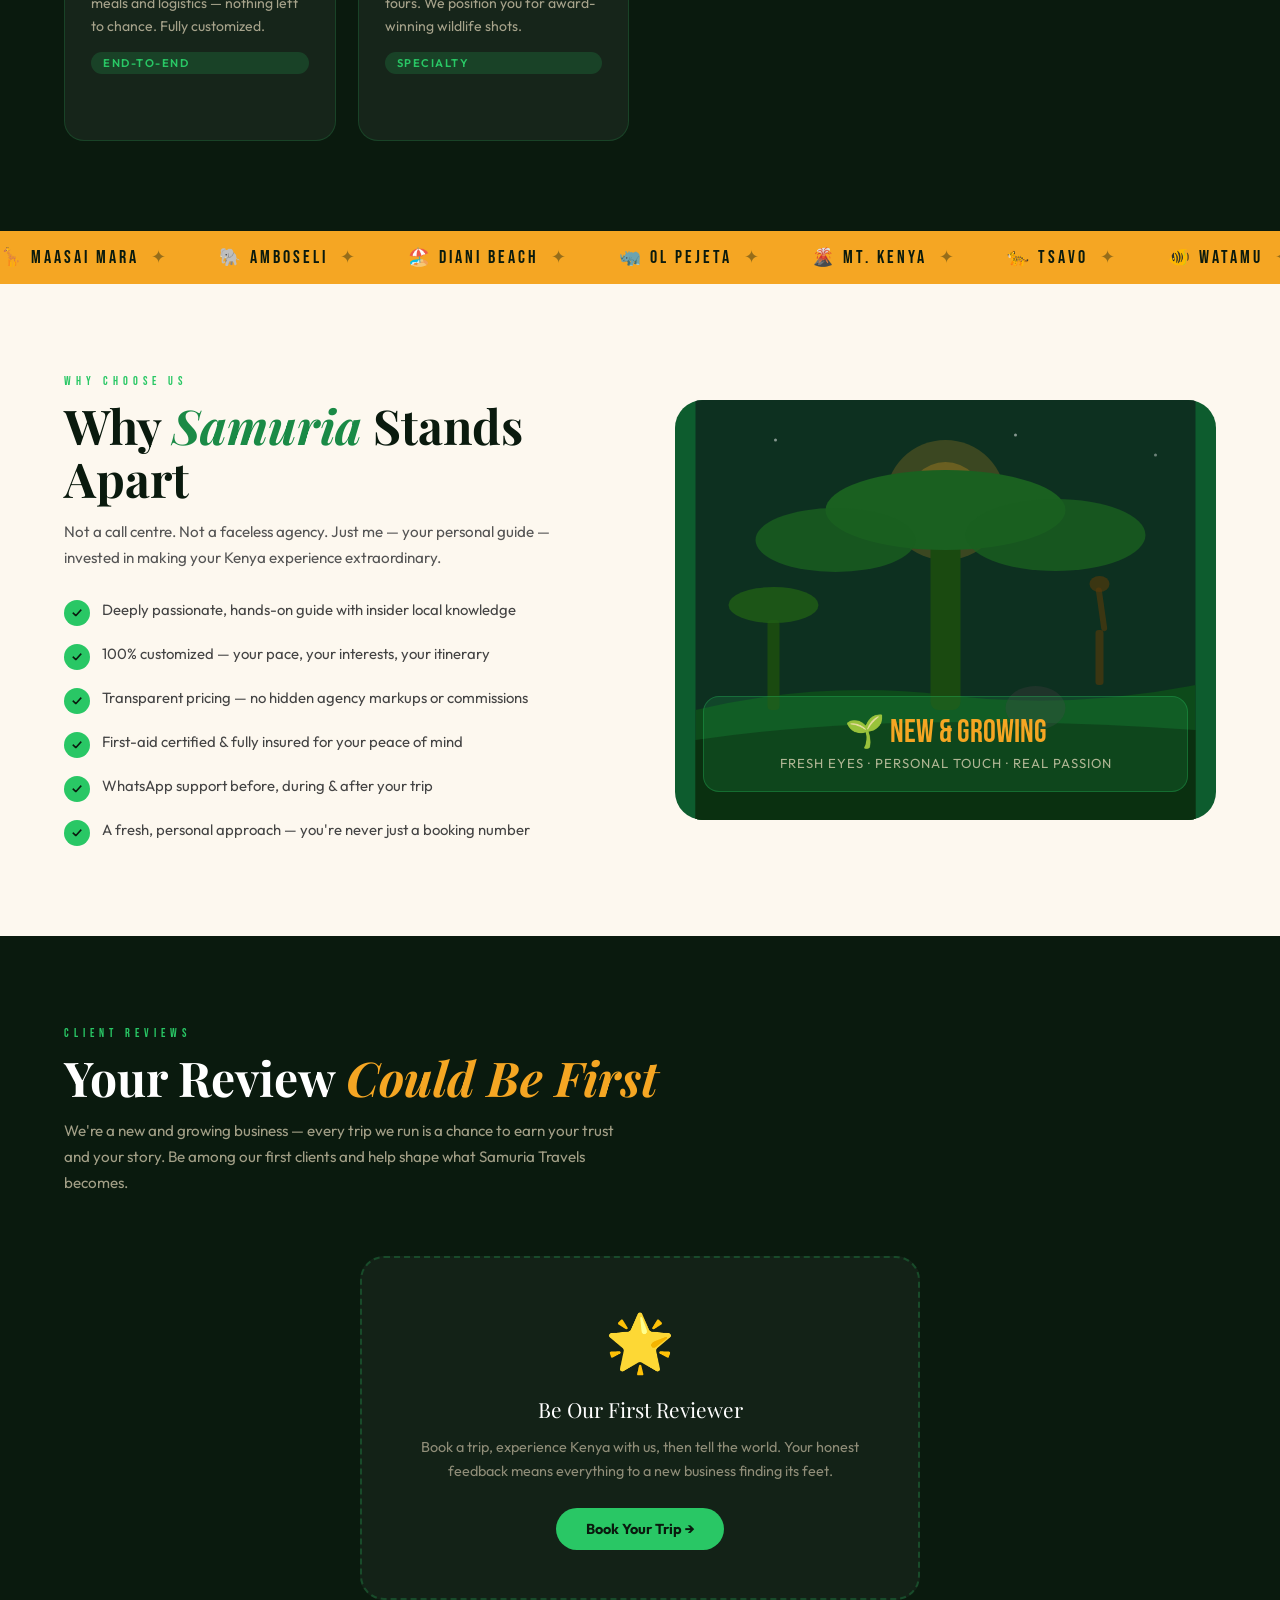
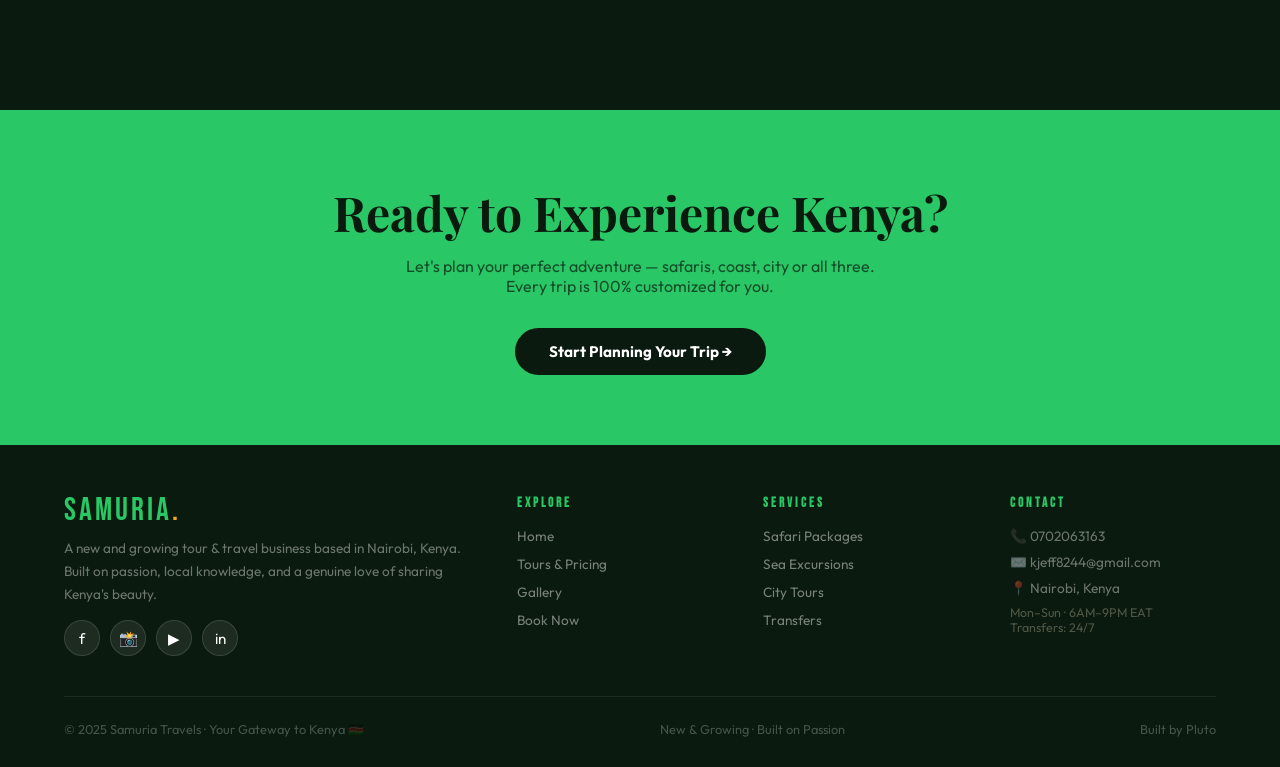
==== commit 81d887c5: "fix tag" ====
--- a/index.html
+++ b/index.html
@@ -255,11 +255,12 @@
     </div>
     <div class="footer-col"><h4>Explore</h4><a href="index.html">Home</a><a href="tours.html">Tours & Pricing</a><a href="gallery.html">Gallery</a><a href="booking.html">Book Now</a></div>
     <div class="footer-col"><h4>Services</h4><a href="tours.html">Safari Packages</a><a href="tours.html">Sea Excursions</a><a href="tours.html">City Tours</a><a href="tours.html">Transfers</a></div>
-    <div class="footer-col"><h4>Contact</h4><p>📞 +254 700 000 000</p><p>✉️ hello@samuriatravels.co.ke</p><p>📍 Nairobi, Kenya</p><p style="margin-top:8px;color:rgba(245,230,200,.3);font-size:.78rem;">Mon–Sun · 6AM–9PM EAT<br>Transfers: 24/7</p></div>
+    <div class="footer-col"><h4>Contact</h4><p>📞 0702063163</p><p>✉️ kjeff8244@gmail.com</p><p>📍 Nairobi, Kenya</p><p style="margin-top:8px;color:rgba(245,230,200,.3);font-size:.78rem;">Mon–Sun · 6AM–9PM EAT<br>Transfers: 24/7</p></div>
   </div>
   <div class="footer-bottom">
     <p>© 2025 Samuria Travels · Your Gateway to Kenya 🇰🇪</p>
     <p>New & Growing · Built on Passion</p>
+    <p>Built by Pluto</p>
   </div>
 </footer>
 
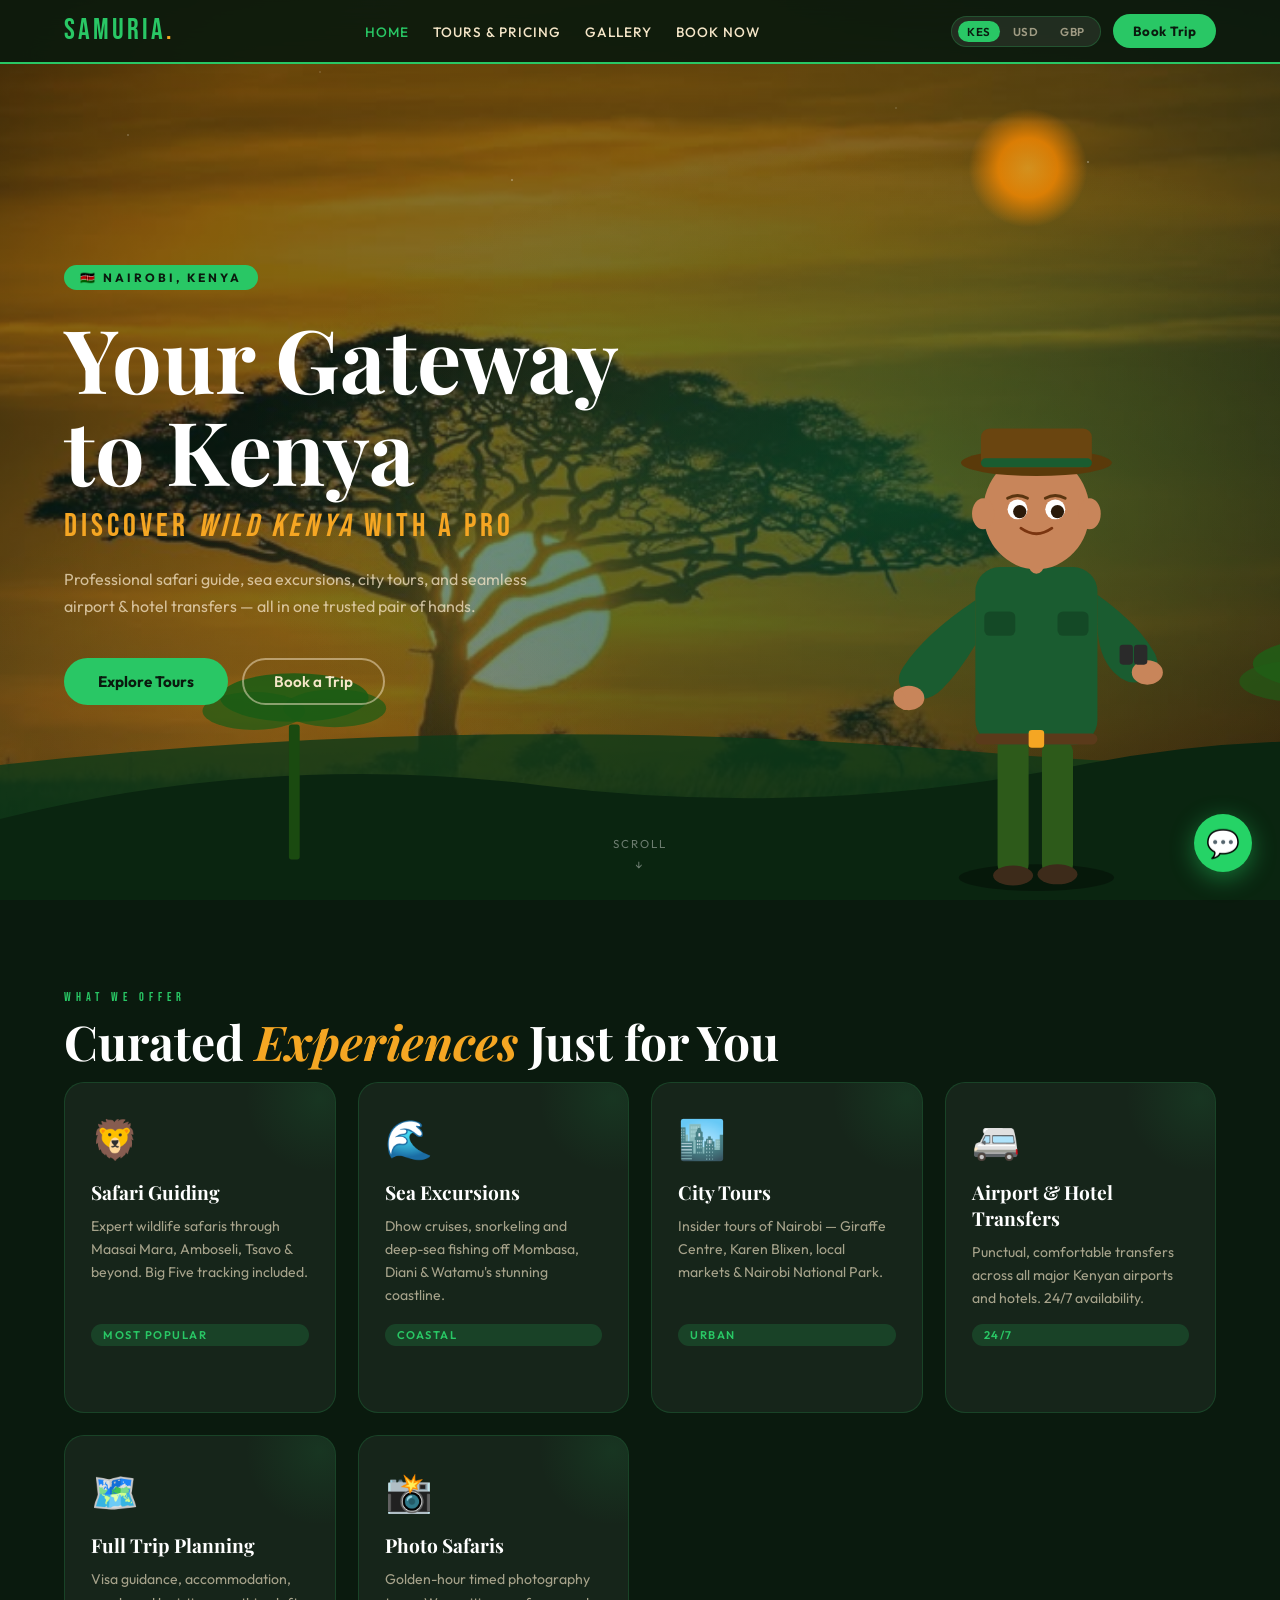
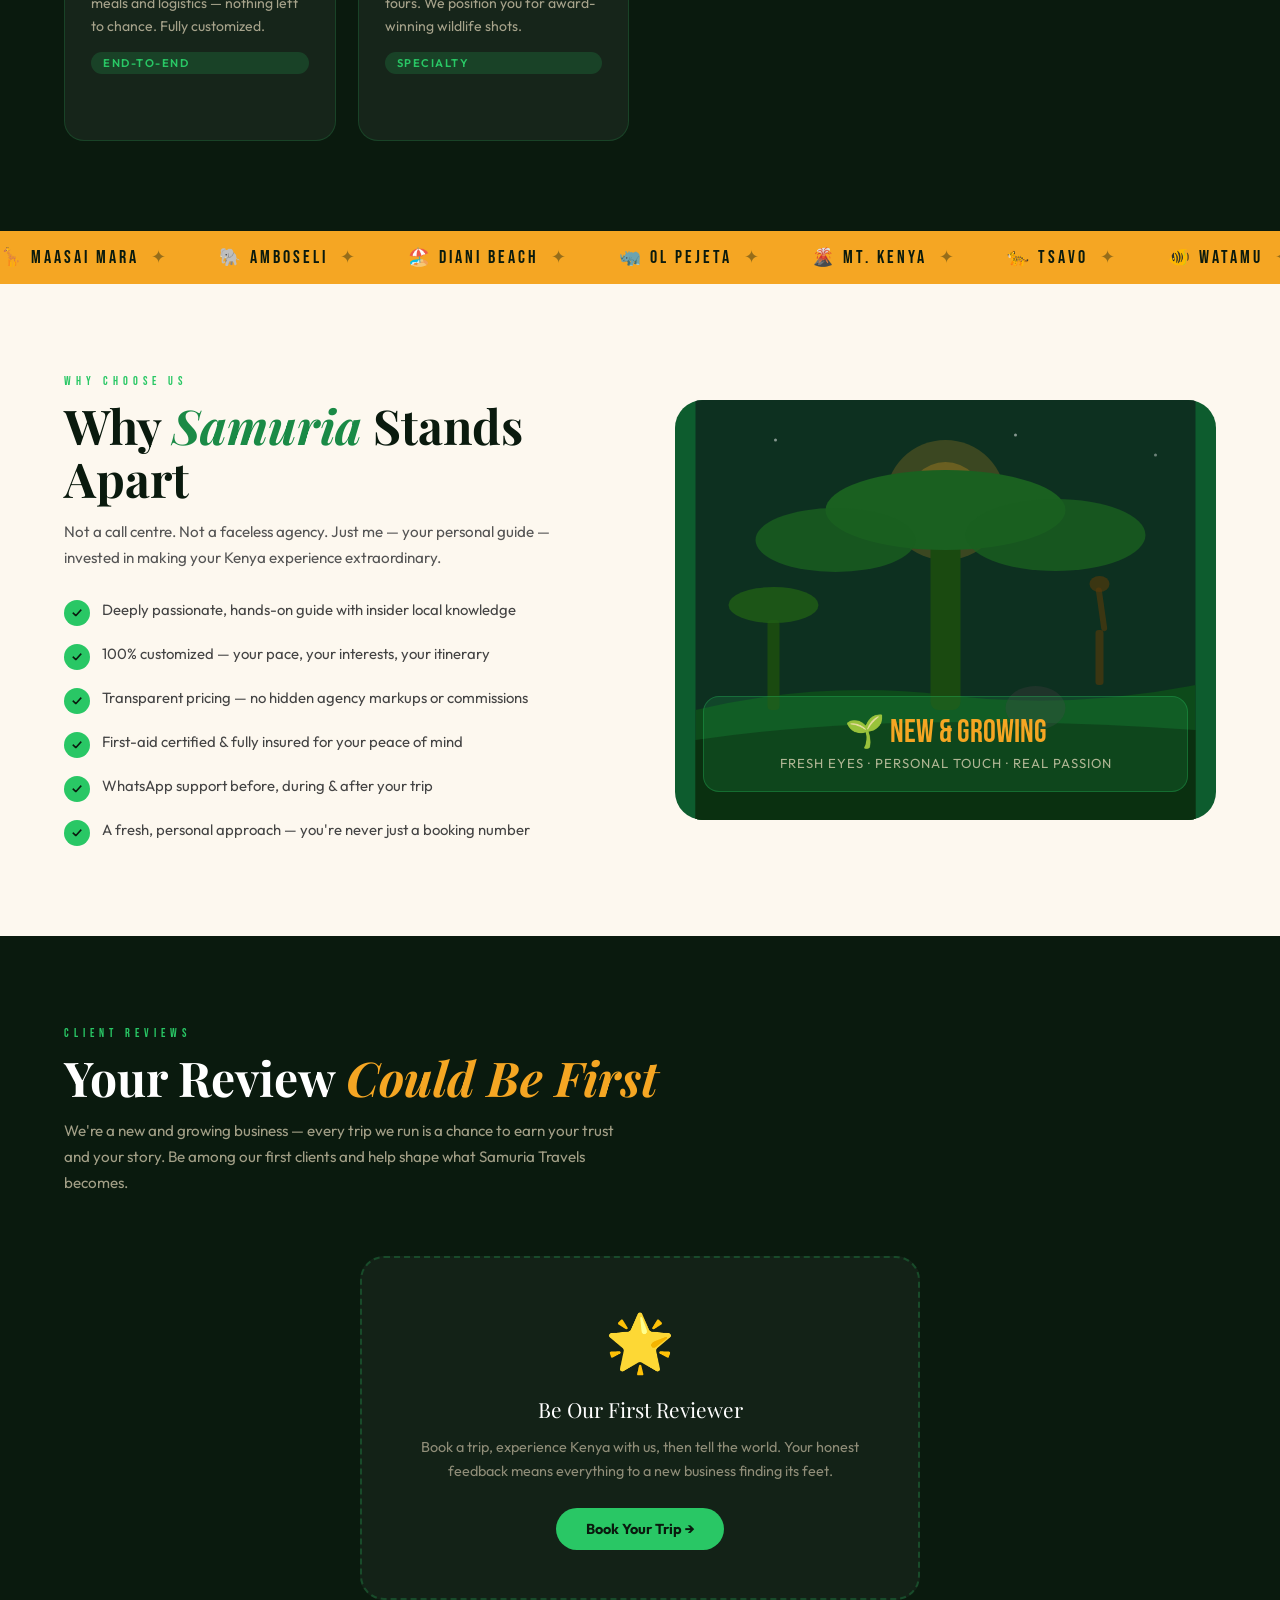
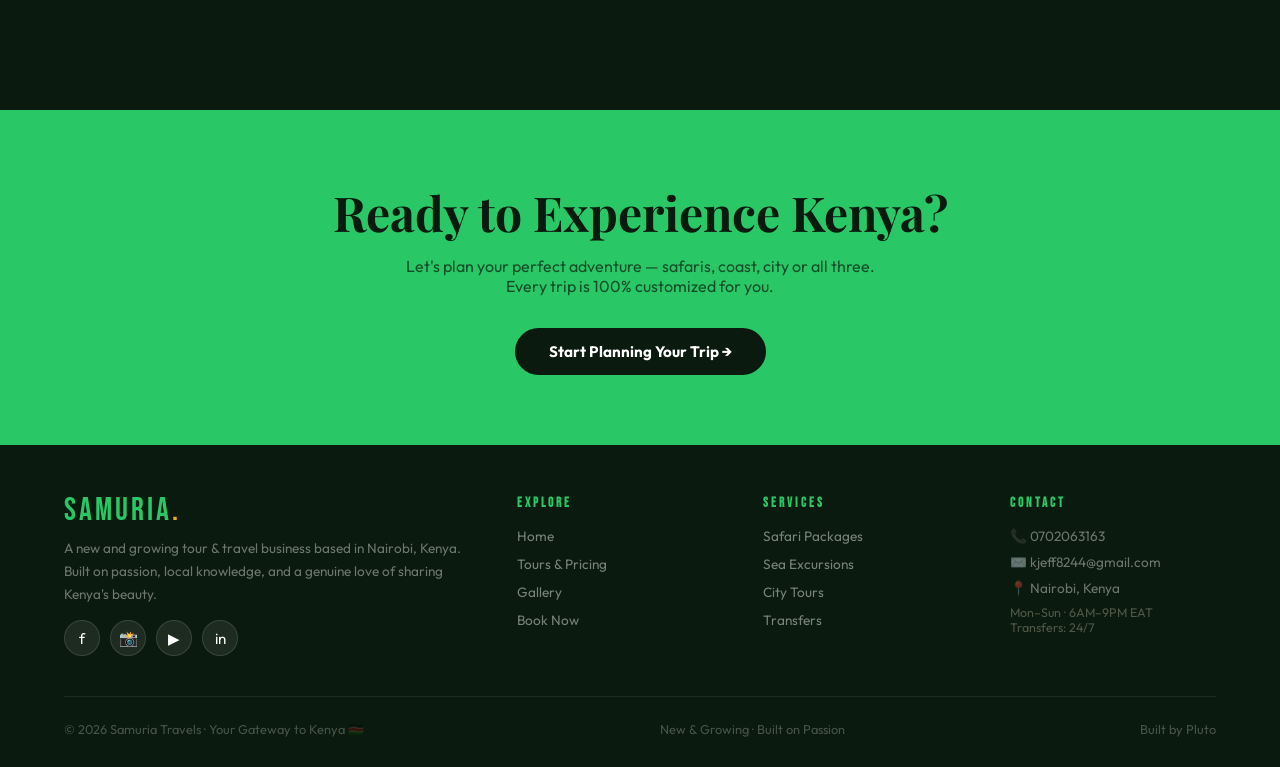
==== commit a18a892c: "images" ====
--- a/index.html
+++ b/index.html
@@ -3,7 +3,7 @@
 <head>
 <meta charset="UTF-8">
 <meta name="viewport" content="width=device-width, initial-scale=1.0">
-<title>Samuria Travels – Your Gateway to Kenya</title>
+<title>Samuria Travels – Discover Wild Kenya With a Pro</title>
 <meta name="description" content="Professional safari guide, sea excursions, city tours and airport transfers in Kenya.">
 <link rel="icon" href="assets/favicon.svg" type="image/svg+xml">
 <link rel="stylesheet" href="assets/shared.css">
@@ -16,7 +16,7 @@
     radial-gradient(ellipse 80% 60% at 70% 55%, rgba(26,138,70,.35) 0%, transparent 65%),
     radial-gradient(ellipse 50% 40% at 20% 80%, rgba(245,166,35,.18) 0%, transparent 60%),
     linear-gradient(160deg, rgba(10,26,14,.45) 0%, rgba(13,48,32,.55) 50%, rgba(8,21,16,.65) 100%),
-    url('assets/bg.jpg');
+    url('assets/savannah.jpg');
   background-size: auto, auto, auto, cover;
   background-position: 0 0, 0 0, 0 0, center;
   background-repeat: no-repeat;
@@ -147,8 +147,8 @@
   </svg>
   <div class="hero-content">
     <div class="hero-eyebrow">🇰🇪 Nairobi, Kenya</div>
-    <h1 class="hero-title">Discover<br><em>Wild Kenya</em><br>With a Pro</h1>
-    <div class="hero-tagline">Your Gateway to Kenya</div>
+    <h1 class="hero-title">Your Gateway to Kenya</h1>
+    <div class="hero-tagline">Discover <em>Wild Kenya</em> With a Pro</div>
     <p class="hero-sub">Professional safari guide, sea excursions, city tours, and seamless airport & hotel transfers — all in one trusted pair of hands.</p>
     <div class="hero-btns">
       <a href="tours.html" class="btn-primary">Explore Tours</a>
@@ -258,10 +258,13 @@
     <div class="footer-col"><h4>Contact</h4><p>📞 0702063163</p><p>✉️ kjeff8244@gmail.com</p><p>📍 Nairobi, Kenya</p><p style="margin-top:8px;color:rgba(245,230,200,.3);font-size:.78rem;">Mon–Sun · 6AM–9PM EAT<br>Transfers: 24/7</p></div>
   </div>
   <div class="footer-bottom">
-    <p>© 2025 Samuria Travels · Your Gateway to Kenya 🇰🇪</p>
+    <p>© 2026 Samuria Travels · Your Gateway to Kenya 🇰🇪</p>
     <p>New & Growing · Built on Passion</p>
     <p>Built by Pluto</p>
   </div>
 </footer>
 
-<a href="https://wa.me/254700000000?tex+<a href="https://wa.me/254702063163" class="wa-float" target="_blank" rel="noopener">💬</a>
+<script src="assets/shared.js"></script>
+</body>
+</html>
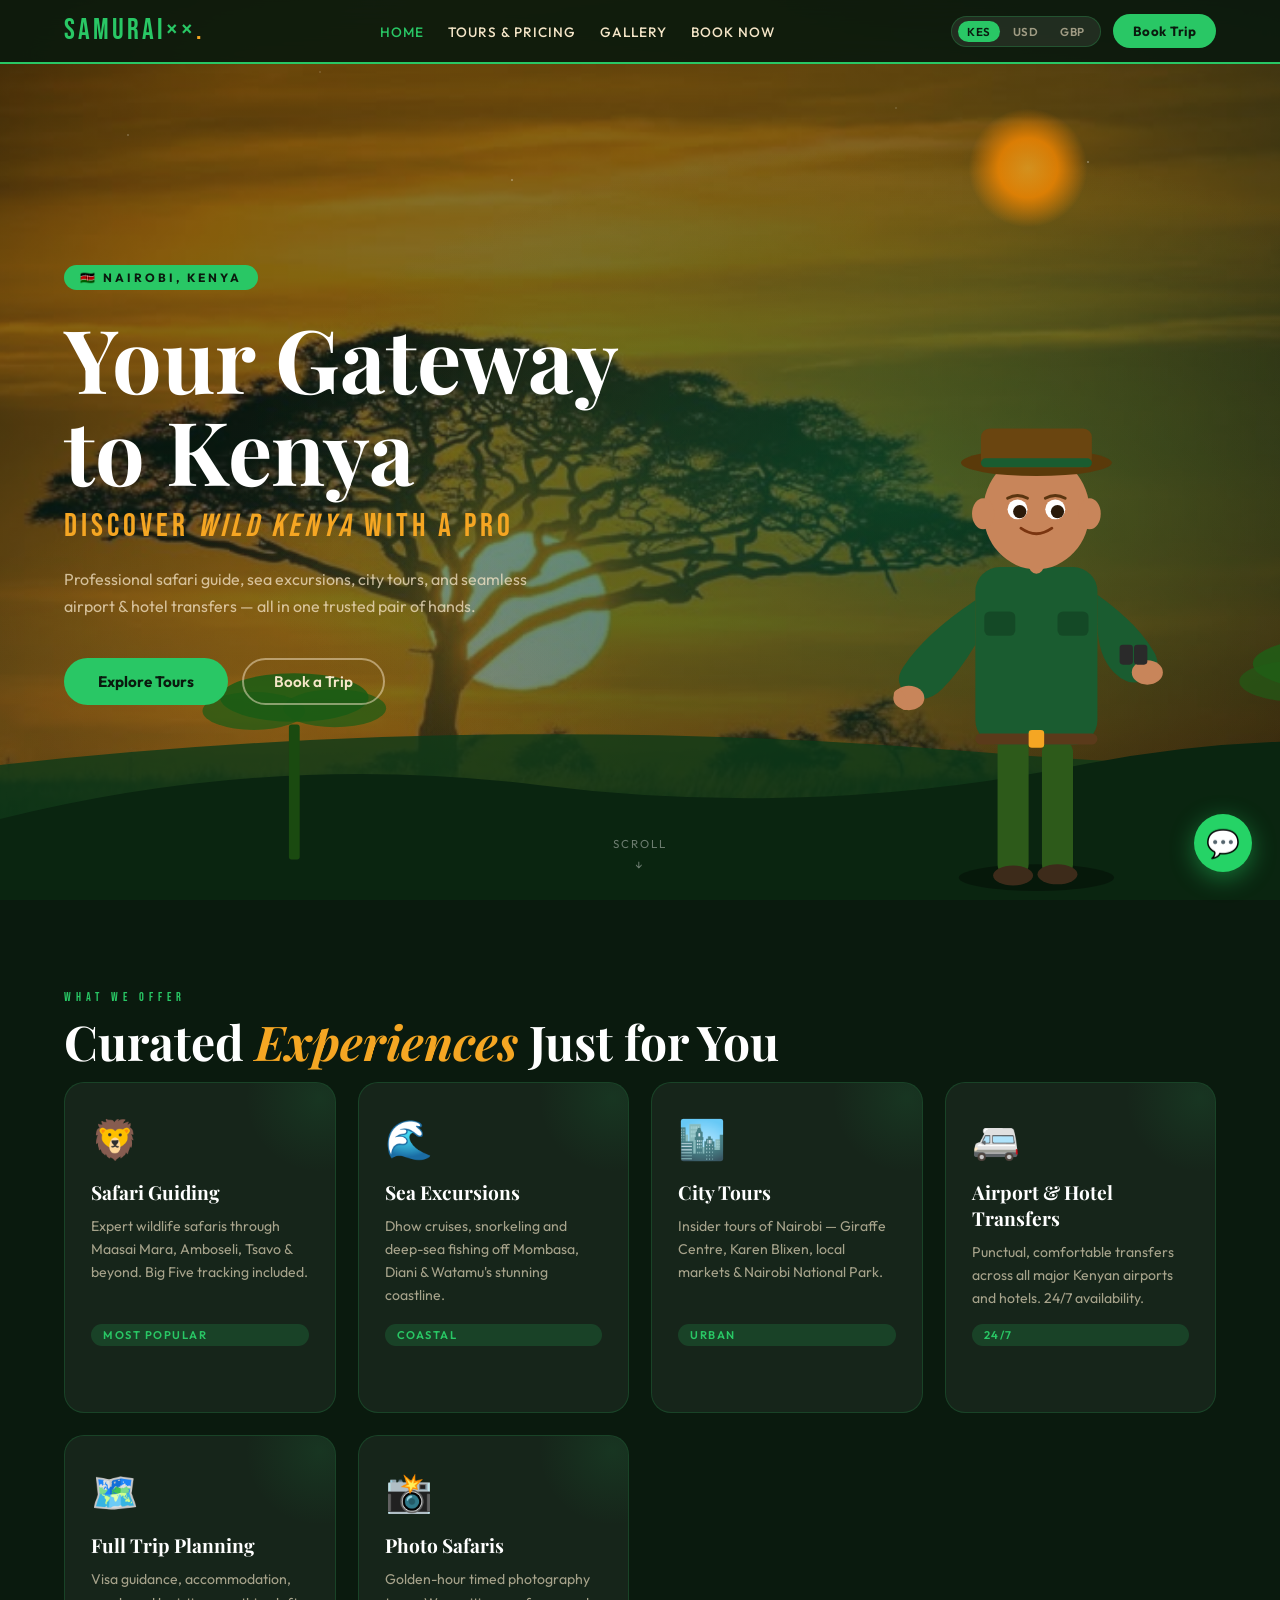
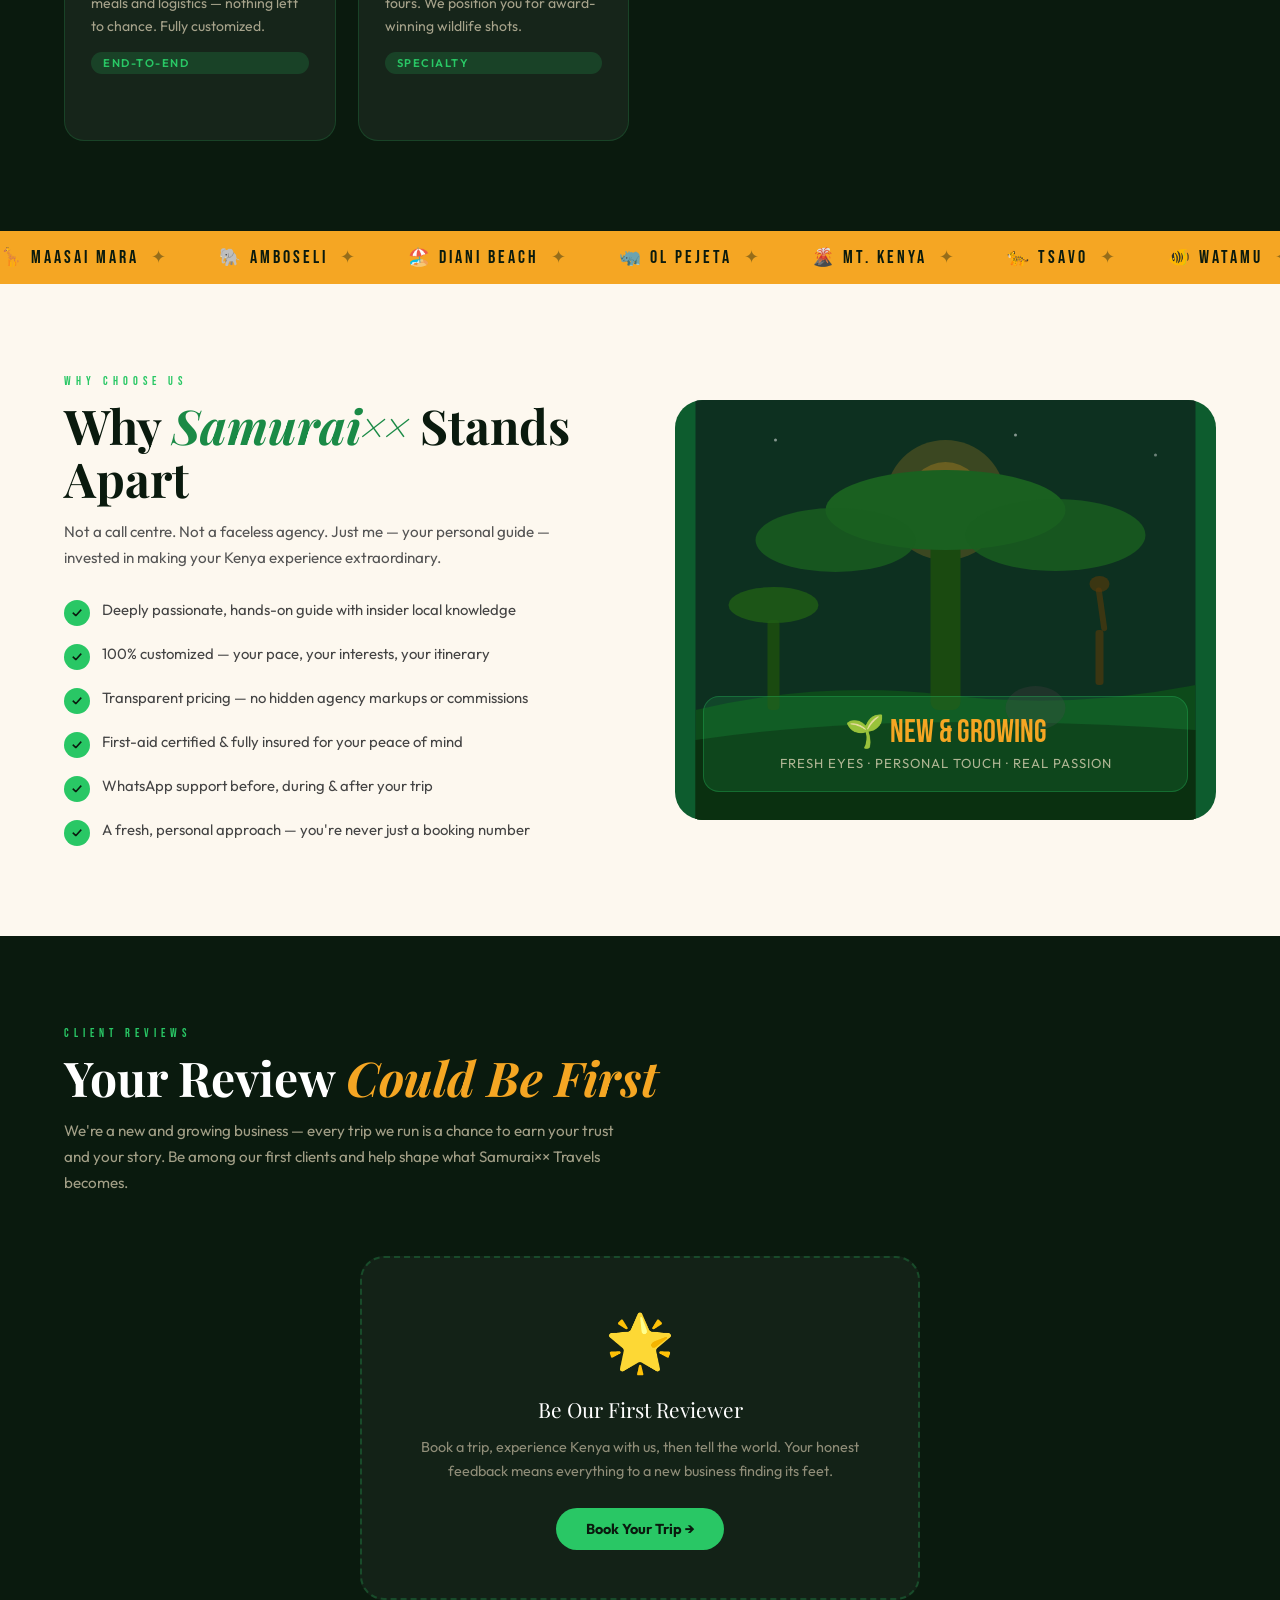
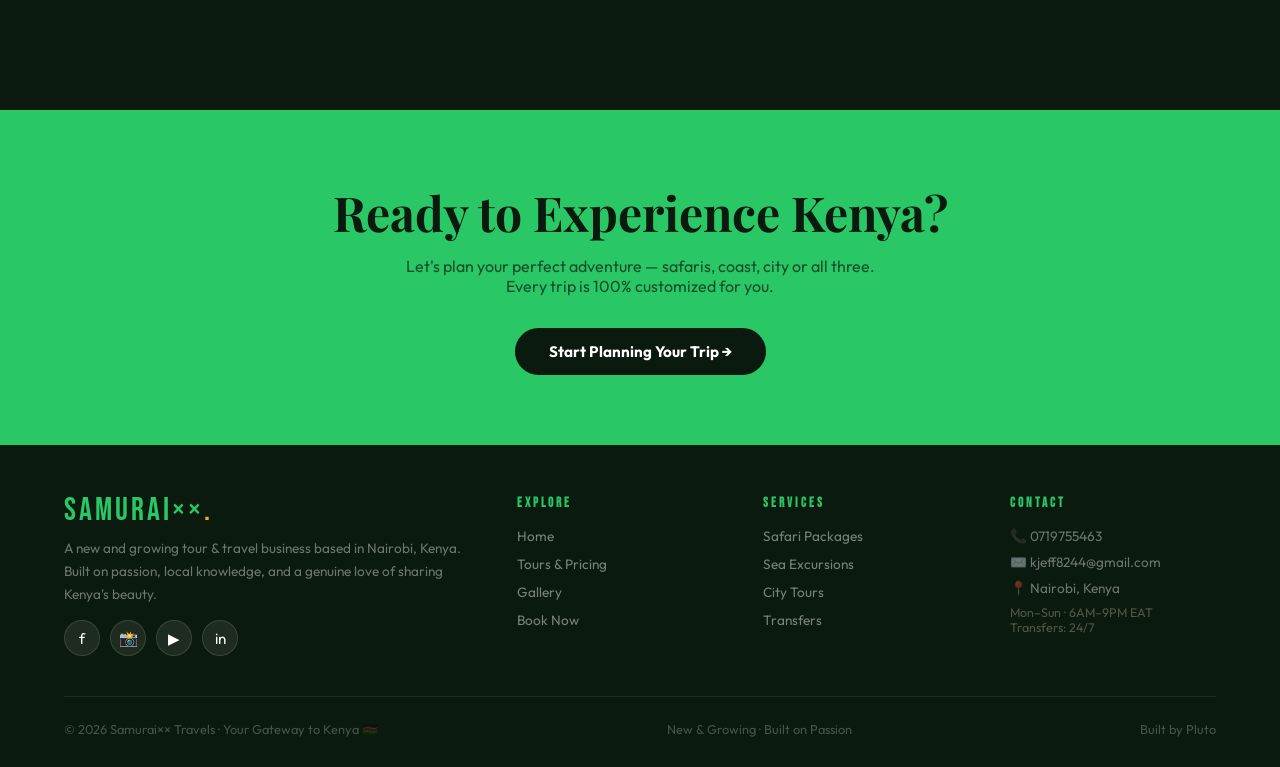
==== commit 4d3be91d: "name change" ====
--- a/index.html
+++ b/index.html
@@ -3,7 +3,7 @@
 <head>
 <meta charset="UTF-8">
 <meta name="viewport" content="width=device-width, initial-scale=1.0">
-<title>Samuria Travels – Discover Wild Kenya With a Pro</title>
+<title>Samurai×× Travels – Discover Wild Kenya With a Pro</title>
 <meta name="description" content="Professional safari guide, sea excursions, city tours and airport transfers in Kenya.">
 <link rel="icon" href="assets/favicon.svg" type="image/svg+xml">
 <link rel="stylesheet" href="assets/shared.css">
@@ -87,7 +87,7 @@
 <body>
 
 <nav>
-  <a href="index.html" class="nav-logo">SAMURIA<span>.</span></a>
+  <a href="index.html" class="nav-logo">SAMURAI××<span>.</span></a>
   <ul class="nav-links">
     <li><a href="index.html">Home</a></li>
     <li><a href="tours.html">Tours & Pricing</a></li>
@@ -184,7 +184,7 @@
   <div class="why-inner">
     <div>
       <div class="section-label">Why Choose Us</div>
-      <h2 class="section-title dark">Why <span>Samuria</span> Stands Apart</h2>
+      <h2 class="section-title dark">Why <span>Samurai××</span> Stands Apart</h2>
       <p style="color:#555;font-size:.95rem;line-height:1.7;">Not a call centre. Not a faceless agency. Just me — your personal guide — invested in making your Kenya experience extraordinary.</p>
       <ul class="why-bullets">
         <li><span class="bullet-icon">✓</span>Deeply passionate, hands-on guide with insider local knowledge</li>
@@ -227,7 +227,7 @@
 <section id="testimonials">
   <div class="section-label">Client Reviews</div>
   <h2 class="section-title">Your Review <span>Could Be First</span></h2>
-  <p class="section-sub" style="margin-bottom:40px;">We're a new and growing business — every trip we run is a chance to earn your trust and your story. Be among our first clients and help shape what Samuria Travels becomes.</p>
+  <p class="section-sub" style="margin-bottom:40px;">We're a new and growing business — every trip we run is a chance to earn your trust and your story. Be among our first clients and help shape what Samurai×× Travels becomes.</p>
   <div style="display:flex;flex-direction:column;align-items:center;gap:28px;padding:20px 0;">
     <div style="background:rgba(255,255,255,.04);border:2px dashed rgba(41,199,101,.25);border-radius:24px;padding:48px 40px;text-align:center;max-width:560px;width:100%;">
       <div style="font-size:3.5rem;margin-bottom:18px;">🌟</div>
@@ -247,7 +247,7 @@
 <footer class="site-footer">
   <div class="footer-grid">
     <div class="footer-brand">
-      <a href="index.html" class="nav-logo">SAMURIA<span>.</span></a>
+      <a href="index.html" class="nav-logo">SAMURAI××<span>.</span></a>
       <p>A new and growing tour & travel business based in Nairobi, Kenya. Built on passion, local knowledge, and a genuine love of sharing Kenya's beauty.</p>
       <div class="social-row">
         <a href="#" class="soc-btn">f</a><a href="#" class="soc-btn">📸</a><a href="#" class="soc-btn">▶</a><a href="#" class="soc-btn">in</a>
@@ -255,16 +255,16 @@
     </div>
     <div class="footer-col"><h4>Explore</h4><a href="index.html">Home</a><a href="tours.html">Tours & Pricing</a><a href="gallery.html">Gallery</a><a href="booking.html">Book Now</a></div>
     <div class="footer-col"><h4>Services</h4><a href="tours.html">Safari Packages</a><a href="tours.html">Sea Excursions</a><a href="tours.html">City Tours</a><a href="tours.html">Transfers</a></div>
-    <div class="footer-col"><h4>Contact</h4><p>📞 0702063163</p><p>✉️ kjeff8244@gmail.com</p><p>📍 Nairobi, Kenya</p><p style="margin-top:8px;color:rgba(245,230,200,.3);font-size:.78rem;">Mon–Sun · 6AM–9PM EAT<br>Transfers: 24/7</p></div>
+    <div class="footer-col"><h4>Contact</h4><p>📞 0719755463</p><p>✉️ kjeff8244@gmail.com</p><p>📍 Nairobi, Kenya</p><p style="margin-top:8px;color:rgba(245,230,200,.3);font-size:.78rem;">Mon–Sun · 6AM–9PM EAT<br>Transfers: 24/7</p></div>
   </div>
   <div class="footer-bottom">
-    <p>© 2026 Samuria Travels · Your Gateway to Kenya 🇰🇪</p>
+    <p>© 2026 Samurai×× Travels · Your Gateway to Kenya 🇰🇪</p>
     <p>New & Growing · Built on Passion</p>
     <p>Built by Pluto</p>
   </div>
 </footer>
 
-<a href="https://wa.me/254702063163" class="wa-float" target="_blank" rel="noopener">💬</a>
+<a href="https://wa.me/254719755463" class="wa-float" target="_blank" rel="noopener">💬</a>
 <script src="assets/shared.js"></script>
 </body>
 </html>
--- a/assets/shared.css
+++ b/assets/shared.css
@@ -1,4 +1,4 @@
-/* ── SAMURIA TRAVELS – SHARED STYLES ── */
+/* ── SAMURAI×× TRAVELS – SHARED STYLES ── */
 @import url('https://fonts.googleapis.com/css2?family=Playfair+Display:ital,wght@0,700;0,900;1,700&family=Outfit:wght@300;400;500;600;700&family=Bebas+Neue&display=swap');
 
 :root {
